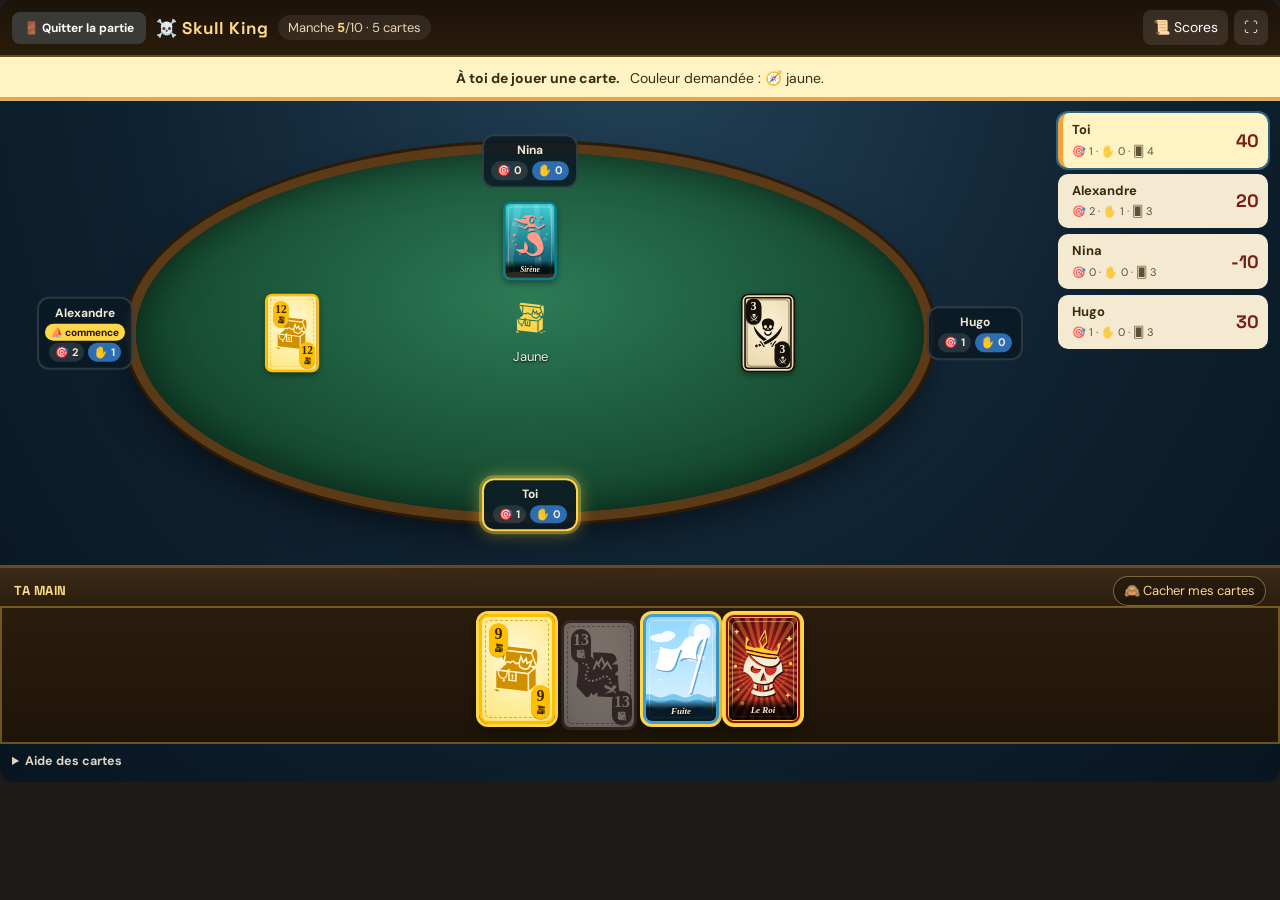
==== maquettes/skull-table-test.html @ 561590e7 "Version 80 : Skull King, bouton pour cacher sa main (bandeau, touche pour voir 8 s) Co-Authored-By: " ====
<!doctype html>
<html lang="fr">
<head>
<meta charset="utf-8">
<meta name="viewport" content="width=device-width,initial-scale=1">
<title>Test table Skull King (vrai skull.js, partie simulée)</title>
<link rel="stylesheet" href="../styles.css">
<script src="../skull-icons.js" defer></script>
<script src="../skull-art.js" defer></script>
<script src="../skull.js" defer></script>
</head>
<body style="background:#1d1a17;color:#eee;margin:0">
<div id="panel" hidden></div>
<div id="stage"></div>
<script>
/* Partie simulée : rien n'est envoyé à la vraie base. */
addEventListener('DOMContentLoaded', () => {
  const names = {1: 'Toi', 2: 'Alexandre', 3: 'Nina', 4: 'Hugo'};
  const now = new Date().toISOString();
  const G = {phase: 'play', round: 5, R: 10, dealt: 5, P: 4, players: [1, 2, 3, 4], opts: {}, scores: [40, 20, -10, 30], starter: 1, turn: 0, tricks: 1,
    won: [0, 1, 0, 0], bids: [1, 2, 0, 1], hasBid: [true, true, true, true], counts: [4, 3, 3, 3],
    trick: {leader: 1, cards: [{s: 1, c: 'y12'}, {s: 2, c: 'mer1'}, {s: 3, c: 'k3'}], lead: 'y', salvo: null}, lastTrick: null, history: [], me: 0,
    hand: ['y9', 'p13', 'esc1', 'king'], playable: ['y9', 'esc1', 'king'], decl: {y9: null, p13: null, esc1: null, king: null}, pend: []};
  const row = () => ({id: 1, status: 'playing', host: 1, seats: [1, 2, 3, 4], seat_state: ['joined', 'joined', 'joined', 'joined'], config: {rounds: 10, options: {}},
    version: 1, created_at: now, moved_at: now, server_time: new Date().toISOString(), viewer: 1, game: G});
  YetiSkull.init({
    panel: document.getElementById('panel'), root: document.getElementById('stage'),
    escape: s => s.replace(/[&<>"]/g, c => ({'&': '&amp;', '<': '&lt;', '>': '&gt;', '"': '&quot;'}[c])),
    player: id => ({id, name: names[id]}), players: () => Object.keys(names).map(id => ({id: +id, name: names[id]})),
    session: () => ({player: 1, token: 'test'}), ready: () => true, toast: m => console.log('toast', m), sound() {}, avatar: () => '', badge() {}, boss: () => false,
    onOpen() {}, onClose() {},
    request: async (path, body) => {
      if (path.endsWith('/list')) return {games: []};
      if (body.action === 'play') { G.hand = G.hand.filter(c => c !== body.card); G.trick.cards.push({s: 0, c: body.card}); G.turn = 1; G.playable = []; }
      return row();
    },
  });
  YetiSkull.open(1);
});
</script>
</body>
</html>
---- styles.css ----
@import url('https://fonts.googleapis.com/css2?family=DM+Sans:wght@400;500;600;700&family=Space+Grotesk:wght@400;500;600;700&display=swap');
:root{--paper:#f2f5ee;--ink:#163c32;--muted:#6c8175;--line:#d8e2d8;--green:#1b4e3b;--lime:#dded9b;--orange:#f08b50;--white:#fff;--radius:20px;--font:'DM Sans',Arial,sans-serif;--display:'Space Grotesk',Arial,sans-serif}*{box-sizing:border-box}body{margin:0;background:var(--paper);color:var(--ink);font-family:var(--font);font-size:14px;line-height:1.5}button,input,select{font:inherit}button,a,input,select{-webkit-tap-highlight-color:transparent}button{cursor:pointer}button:disabled{cursor:default;opacity:.42}button:focus-visible,a:focus-visible,input:focus-visible,select:focus-visible{outline:3px solid var(--orange);outline-offset:4px}button{color:inherit}a{color:inherit;text-decoration:none}[hidden]{display:none!important}.page-shell{width:min(1440px,100%);margin:auto;padding:0 48px}.masthead{height:100px;display:flex;align-items:center;justify-content:space-between;border-bottom:1px solid var(--line)}.brand{display:flex;align-items:center;gap:13px;font-family:var(--display);font-size:12px;letter-spacing:1.4px}.brand strong{display:block;font-size:20px;letter-spacing:2px;line-height:1.15}.brand-mark{display:grid;place-items:center;background:var(--green);width:46px;height:46px;border-radius:12px;color:var(--lime);font:700 29px var(--display);letter-spacing:-3px;padding-right:4px}.connection{display:flex;align-items:center;gap:8px;color:var(--muted);font-size:12px}.status-dot,.live-dot{height:7px;width:7px;display:inline-block;border-radius:50%;background:#97a898;flex-shrink:0}.connection.connected .status-dot{background:#4a9c68;box-shadow:0 0 0 3px #4a9c6814}.connection.offline .status-dot{background:var(--orange)}.intro{display:flex;align-items:center;justify-content:space-between;padding:39px 0 37px}.eyebrow{font-size:10px;letter-spacing:1.8px;font-weight:700;margin:0 0 10px;font-family:var(--display)}h1,h2,h3,p{margin-top:0}h1{font:500 clamp(31px,3.8vw,52px)/1.1 var(--display);letter-spacing:-2px;margin:0 0 11px}h1 em{font-style:normal;position:relative}h1 em:after{position:absolute;bottom:-5px;left:0;right:0;height:4px;background:var(--orange);border-radius:50%;content:'';transform:rotate(-2deg)}.intro-text{color:var(--muted);font-size:14px;margin:0}.club-tag{display:flex;align-items:center;gap:10px;border:1px solid var(--line);padding:12px 16px;border-radius:30px;font-size:11px;font-weight:600}.club-tag>span{font-size:20px;line-height:1;color:var(--green)}.play-layout{display:grid;grid-template-columns:minmax(0,1fr) 310px;gap:24px;align-items:start}.section-top{display:flex;align-items:center;justify-content:space-between;margin:0 0 12px;height:25px}.section-top h2{font:600 14px var(--display);margin:0;display:flex;align-items:center;gap:8px}.live-dot{background:var(--orange)}.original-badge{font-size:9px;color:var(--muted);letter-spacing:1px}.game-card{background:white;border:1px solid var(--line);border-radius:var(--radius);overflow:hidden;box-shadow:0 7px 24px #163c3204}.player-bar{min-height:65px;padding:13px 19px;display:flex;align-items:center;gap:16px;border-bottom:1px solid var(--line)}.player-label{font-size:11px;color:var(--muted);white-space:nowrap}.profiles{display:flex;gap:5px}.profile-button{border:1px solid transparent;border-radius:7px;background:none;padding:8px 12px;font-size:11px;font-weight:700;display:flex;align-items:center;gap:7px}.profile-button:hover{background:var(--paper)}.profile-button.active{border-color:#dbe7cd;background:#edf4de}.player-dot{height:7px;width:7px;display:inline-block;border-radius:50%;flex-shrink:0}.round-tag{margin-left:auto;font-size:9px;color:var(--muted);white-space:nowrap}.game-stage{position:relative;aspect-ratio:500/308;background:#c9e8f7;overflow:hidden}#game-container,#game-container>ruffle-player{display:block;width:100%;height:100%}.game-cover{position:absolute;inset:0;display:flex;flex-direction:column;align-items:center;justify-content:center;background:radial-gradient(ellipse at 50% 120%,#d4e6d3 0,#e5efe2 45%,#edf3e8 75%);text-align:center;padding:24px}.game-cover h2{font:500 clamp(22px,3vw,35px) var(--display);letter-spacing:-1px;margin:0 0 6px}.game-cover>p{font-size:12px;color:var(--muted);margin:0 0 23px}.game-cover .eyebrow{font-size:9px;margin:0 0 11px}.cover-mountain{font:70px/1 var(--display);color:var(--green);margin-bottom:22px;transform:scaleX(1.5);opacity:.9}.cover-profiles{display:flex;gap:9px}.cover-profiles .profile-button{background:white;border:1px solid #cbd9ca;box-shadow:0 3px 0 #cbd9ca;padding:10px 16px}.cover-profiles .profile-button:hover{transform:translateY(-2px)}.game-loading{position:absolute;inset:0;display:flex;flex-direction:column;justify-content:center;align-items:center;background:#e8f1e6;gap:15px}.game-loading p{font-size:12px}.spinner{width:24px;height:24px;border:2px solid #c2d3bf;border-top-color:var(--green);border-radius:50%;animation:spin .8s linear infinite}@keyframes spin{to{transform:rotate(360deg)}}.game-footer{display:flex;align-items:center;justify-content:space-between;gap:15px;padding:15px 18px}.game-footer p{font-size:10px;color:var(--muted);margin:0}.game-footer p>span{font-size:14px;margin-right:5px;color:var(--green)}.text-button{background:none;border:0;white-space:nowrap;font-size:10px;font-weight:600;padding:3px}.text-button>span{font-size:15px;padding-left:5px}.save-strip{display:flex;align-items:center;gap:8px;padding:12px 2px;color:var(--muted);font-size:10px;min-height:42px}.save-strip p{margin:0}.save-strip>span{display:grid;place-items:center;width:16px;height:16px;border:1px solid #adc4a8;border-radius:50%;font-size:9px}.last-result{margin-top:6px;background:#e8eddd;border-radius:13px;padding:14px 18px;display:flex;align-items:center;justify-content:space-between;gap:15px}.last-result .eyebrow{font-size:8px;letter-spacing:1.2px;margin-bottom:3px}.last-result strong{font:600 27px var(--display);letter-spacing:-1px;margin-right:7px}.last-result span{font-size:10px;color:var(--muted)}.last-result>p{margin:0;font-size:11px;max-width:210px;text-align:right}.leaderboard-card{margin-top:37px;background:var(--green);border-radius:var(--radius);color:white;overflow:hidden;min-height:475px}.board-heading{padding:27px 25px 20px;position:relative}.board-heading .eyebrow{color:#c2d397;font-size:9px;margin-bottom:13px}.tiny-symbol{position:absolute;right:25px;top:25px;color:var(--lime);font-size:26px;line-height:1}.board-heading h2{font:500 28px var(--display);letter-spacing:-1px;margin-bottom:8px}.board-heading p{font-size:11px;color:#bccfc0;margin:0}.board-period{font-size:9px;letter-spacing:.7px;text-transform:uppercase;color:#c3d3bf;border-bottom:1px solid #ffffff1f;border-top:1px solid #ffffff1f;padding:10px 25px;background:#ffffff04}.leaderboard{padding:0 25px}.ranking-row{padding:20px 0;border-bottom:1px solid #ffffff1f;display:grid;grid-template-columns:25px minmax(0,1fr) auto;gap:9px;align-items:center}.ranking-row:last-child{border:0}.rank-number{font:500 17px var(--display);color:#9fbaa6}.ranking-row.leader .rank-number{color:var(--lime)}.ranking-name{font-size:13px;font-weight:600;margin-bottom:3px;display:flex;align-items:center;gap:7px}.ranking-sub{font-size:9px;color:#a7c0af}.ranking-score{text-align:right;font:500 24px var(--display);letter-spacing:-1px}.ranking-score small{font:400 9px var(--font);letter-spacing:0;color:#a7c0af;display:block;margin-top:1px}.ranking-row.leader .ranking-score{color:var(--lime)}.board-bottom{background:#163f30;padding:17px 25px;display:flex;gap:11px;align-items:center}.board-bottom>span{color:var(--lime);font-size:25px;flex-shrink:0}.board-bottom p{font-size:9px;line-height:1.6;color:#aac2b1;margin:0}.analytics{margin:39px 0 45px}.analytics-heading{display:flex;align-items:center;justify-content:space-between;gap:20px;margin-bottom:22px}.analytics-heading .eyebrow{font-size:9px;margin-bottom:7px}.analytics-heading h2{font:500 29px var(--display);letter-spacing:-1px;margin:0}.filters{display:flex;align-items:center;gap:9px;flex-wrap:wrap;justify-content:flex-end}.period-buttons{display:flex;background:#e4ebdf;border-radius:8px;padding:4px;gap:2px}.period-buttons button{background:none;border:0;border-radius:5px;font-size:10px;padding:8px 13px;color:var(--muted)}.period-buttons button.active{background:white;box-shadow:0 1px 4px #163c3212;color:var(--green);font-weight:700}.date-control input{background:white;border:1px solid var(--line);border-radius:7px;padding:9px;font-size:10px;color:var(--green);height:38px}.metrics{display:grid;grid-template-columns:repeat(4,minmax(0,1fr));gap:14px;margin-bottom:19px}.metric-card{background:#fff;border:1px solid var(--line);border-radius:13px;padding:20px 22px}.metric-label{font-size:10px;color:var(--muted);margin-bottom:9px}.metric-value{font:500 30px var(--display);letter-spacing:-1px;line-height:1.2}.metric-value small{font:400 11px var(--font);color:var(--muted);letter-spacing:0;margin-left:4px}.metric-detail{color:var(--muted);font-size:9px;margin-top:7px;min-height:14px}.metric-card:first-child{background:#e4ecd5;border-color:#dbe4cc}.analysis-grid{display:grid;grid-template-columns:minmax(0,1.4fr) minmax(0,1fr);gap:19px}.chart-card,.detail-card,.history-card{background:#fff;border:1px solid var(--line);border-radius:16px;padding:23px}.card-title{display:flex;justify-content:space-between;align-items:flex-start;gap:16px;margin-bottom:18px}.card-title h3{font:600 15px var(--display);margin:0 0 5px;letter-spacing:-.3px}.card-title p{font-size:10px;color:var(--muted);margin:0}.chart-legend{display:flex;gap:10px;flex-wrap:wrap;justify-content:flex-end;font-size:8px;padding-top:4px;color:var(--muted)}.chart-legend span{display:flex;align-items:center;gap:4px}.chart-legend .player-dot{width:6px;height:6px}.chart-wrap{height:205px;display:flex;align-items:center;justify-content:center}.chart-wrap svg{height:100%;width:100%;overflow:visible}.chart-empty{font-size:12px;color:var(--muted);text-align:center;line-height:1.8;padding:25px}.chart-note{font-size:9px;color:var(--muted);margin:12px 0 0}.comparison-table,.history-table{border-collapse:collapse;width:100%;font-size:11px;white-space:nowrap}.comparison-table th,.history-table th{text-align:left;color:var(--muted);font-weight:500;font-size:9px;padding:8px 0 12px;border-bottom:1px solid var(--line)}.comparison-table th:not(:first-child),.comparison-table td:not(:first-child){text-align:right}.comparison-table td{padding:17px 0;border-bottom:1px solid #edf0e9;font-size:10px}.comparison-table td:first-child{font-weight:600}.comparison-table td .player-dot{margin-right:6px}.comparison-table tr:last-child td{border-bottom:0}.detail-footnote{font-size:9px;color:var(--muted);border-top:1px solid var(--line);padding-top:16px;margin-top:5px;line-height:1.8}.history-card{margin-top:19px}.history-heading{align-items:center;margin-bottom:10px}.history-select-label{display:flex;align-items:center;gap:9px;color:var(--muted);font-size:10px}.history-select-label select{border:1px solid var(--line);border-radius:6px;background:var(--paper);color:var(--green);font-size:10px;padding:8px 27px 8px 11px}.history-table td{border-bottom:1px solid #edf0e9;padding:13px 0;font-size:10px}.history-table td:nth-child(3){font:600 13px var(--display)}.history-table td:last-child,.history-table th:last-child{text-align:right}.history-table td .player-dot{margin-right:7px}.history-table tr:last-child td{border:0}.history-table .empty-row td{text-align:center;padding:35px;color:var(--muted);font:400 11px var(--font)}.record-status{color:var(--muted);font-size:9px}.record-status.pending{color:#b36e35}.load-more{display:block;background:var(--paper);width:100%;border:1px solid var(--line);border-radius:7px;padding:11px;font-size:10px;margin-top:10px}.page-footer{display:flex;justify-content:space-between;align-items:center;padding:23px 0 30px;border-top:1px solid var(--line);font-size:8px;letter-spacing:1px;color:var(--muted)}.page-footer strong{font-weight:400;margin-left:10px;color:#97a695}.page-footer p{margin:0;font-size:10px;letter-spacing:0}.toast{position:fixed;bottom:24px;left:50%;transform:translateX(-50%);background:var(--green);color:#fff;padding:13px 22px;border:1px solid #ffffff30;border-radius:12px;font-size:12px;box-shadow:0 8px 30px #163c3230;z-index:20;max-width:calc(100% - 30px);text-align:center}.access-overlay{position:fixed;inset:0;display:grid;place-items:center;background:#eaf0e8f5;backdrop-filter:blur(8px);z-index:30;padding:20px}.access-card{background:#fff;padding:35px;border:1px solid var(--line);border-radius:22px;width:min(410px,100%);box-shadow:0 20px 80px #163c3212}.access-card>.brand-mark{margin-bottom:25px}.access-card h2{font:500 28px var(--display);letter-spacing:-1px;margin-bottom:12px}.access-card>p:not(.eyebrow){font-size:12px;color:var(--muted);line-height:1.7}.access-card label{display:block;font-size:11px;margin-top:25px}.access-card input{display:block;width:100%;border:1px solid var(--line);border-radius:7px;padding:12px;margin:8px 0 12px;background:var(--paper)}.primary-button{background:var(--green);color:white;border:0;border-radius:7px;width:100%;padding:12px;font-size:12px}.access-card #access-error{color:#a95335;margin-bottom:0;font-size:11px}.sr-only{position:absolute;width:1px;height:1px;margin:-1px;padding:0;overflow:hidden;clip:rect(0,0,0,0);white-space:nowrap;border:0}@media(min-width:1400px){.game-stage{max-height:540px}.leaderboard-card{min-height:520px}.ranking-row{padding:26px 0}.board-heading{padding-top:32px;padding-bottom:27px}.board-bottom{padding-top:21px;padding-bottom:21px}}@media(max-width:1150px){.page-shell{padding:0 28px}.play-layout{grid-template-columns:minmax(0,1fr) 280px;gap:18px}.player-bar{gap:8px;padding:11px 13px}.player-label{font-size:10px}.profile-button{padding:8px;font-size:10px}.round-tag{display:none}.board-heading,.leaderboard,.board-bottom{padding-left:20px;padding-right:20px}.leaderboard-card{min-height:440px}.ranking-row{padding:17px 0}.game-footer{padding:12px;gap:8px}.game-footer p{font-size:9px}.original-badge{font-size:8px}.club-tag{display:none}.chart-card,.detail-card,.history-card{padding:19px}.chart-legend{gap:6px}.metric-card{padding:17px}}@media(max-width:860px){.play-layout{grid-template-columns:minmax(0,1fr)}.leaderboard-card{margin-top:0;min-height:0}.board-heading{padding:22px}.board-heading h2{font-size:25px}.board-heading p{display:none}.board-heading .eyebrow{margin-bottom:8px}.board-period{position:absolute;right:22px;top:27px;border:1px solid #ffffff20;border-radius:30px;padding:6px 10px;max-width:50%;text-align:center;font-size:8px}.tiny-symbol{display:none}.leaderboard-card{position:relative}.leaderboard{display:grid;grid-template-columns:repeat(3,minmax(0,1fr));padding:0 22px 14px;gap:20px}.ranking-row{border:0;grid-template-columns:20px minmax(0,1fr);gap:5px;padding:0}.ranking-score{grid-column:2;text-align:left;font-size:26px;padding-top:4px}.ranking-score small{display:inline;font-size:9px;margin-left:4px}.ranking-sub{font-size:8px}.ranking-name{font-size:12px}.rank-number{font-size:15px;align-self:start}.board-bottom{padding:12px 22px}.board-bottom p{font-size:8px}.board-bottom>span{font-size:20px}.analysis-grid{grid-template-columns:1fr 1fr}.card-title{flex-direction:column;gap:7px}.chart-legend{justify-content:flex-start}.chart-wrap{height:200px}.history-heading{flex-direction:row;align-items:center}.analytics-heading{align-items:flex-start}.analytics-heading h2{font-size:26px}.metrics{gap:10px}.metric-card{padding:15px}.metric-value{font-size:27px}.metric-label{font-size:9px}.metric-detail{font-size:8px}.game-cover{min-height:0}.game-stage{max-height:500px}}@media(max-width:600px){.page-shell{padding:0 17px}.masthead{height:78px}.brand-mark{width:38px;height:38px;border-radius:10px;font-size:25px}.brand{gap:9px;font-size:8px;letter-spacing:1px}.brand strong{font-size:16px}.connection{font-size:9px;gap:5px;max-width:145px;text-align:right}.status-dot{width:5px;height:5px}.intro{padding:27px 0 28px}h1{font-size:34px;letter-spacing:-1.4px}.intro-text{font-size:11px}.intro .eyebrow{font-size:8px}.section-top{margin-bottom:9px}.section-top h2{font-size:12px}.original-badge{font-size:7px;letter-spacing:.5px}.player-bar{padding:10px;gap:6px;min-height:52px}.player-label{font-size:9px}.profiles{gap:2px}.profile-button{padding:7px 8px;font-size:9px;gap:5px}.profile-button .player-dot{width:5px;height:5px}.game-footer{align-items:flex-start;padding:11px 12px}.game-footer p{max-width:220px;font-size:8px}.text-button{font-size:8px}.text-button>span{font-size:12px}.game-card{border-radius:14px}.game-cover{padding:12px}.cover-mountain{font-size:38px;margin-bottom:11px}.game-cover h2{font-size:23px;letter-spacing:-.7px}.game-cover .eyebrow{font-size:7px;margin-bottom:6px}.game-cover>p{font-size:9px;margin-bottom:14px}.cover-profiles{gap:7px}.cover-profiles .profile-button{font-size:9px;padding:8px 11px}.save-strip{font-size:9px;line-height:1.6;padding:10px 1px}.last-result{padding:12px 15px}.last-result>p{font-size:10px;max-width:160px}.last-result strong{font-size:24px}.leaderboard-card{border-radius:15px}.board-heading{padding:19px}.board-heading h2{font-size:23px;margin:0}.board-heading .eyebrow{font-size:8px}.board-period{right:16px;top:24px;font-size:7px;max-width:42%}.leaderboard{padding:4px 19px 17px;gap:10px}.ranking-row{grid-template-columns:15px minmax(0,1fr);gap:4px}.ranking-name{font-size:10px;gap:4px}.ranking-name .player-dot{width:5px;height:5px}.ranking-score{font-size:24px}.ranking-sub{font-size:7px}.rank-number{font-size:12px}.board-bottom{padding:11px 19px;gap:9px}.board-bottom p{font-size:7px}.analytics{margin-top:30px}.analytics-heading{flex-direction:column;gap:17px;margin-bottom:16px}.analytics-heading h2{font-size:27px}.analytics-heading .eyebrow{font-size:8px}.filters{justify-content:flex-start;width:100%;gap:8px}.period-buttons{flex:1}.period-buttons button{flex:1;font-size:9px;padding:8px 10px}.date-control input{font-size:9px;padding:8px;max-width:130px}.metrics{grid-template-columns:repeat(2,minmax(0,1fr));gap:10px;margin-bottom:15px}.metric-card{padding:16px}.metric-label{font-size:9px}.metric-value{font-size:30px}.metric-detail{font-size:8px}.analysis-grid{grid-template-columns:1fr;gap:15px}.chart-card,.detail-card,.history-card{padding:19px;border-radius:14px}.card-title{flex-direction:row;align-items:flex-start}.card-title h3{font-size:14px}.card-title p{font-size:9px}.chart-legend{max-width:135px;font-size:7px;gap:4px 8px;justify-content:flex-end}.chart-wrap{height:205px}.comparison-table td{font-size:10px;padding:15px 0}.detail-footnote{font-size:8px}.history-card{margin-top:15px}.history-select-label{font-size:8px;gap:5px}.history-select-label>span{display:none}.history-select-label select{font-size:9px;max-width:122px}.history-heading{gap:10px}.history-table{font-size:9px}.history-table th{font-size:8px}.history-table td{font-size:8px;padding:12px 0}.history-table td:nth-child(3){font-size:12px}.record-status{font-size:7px}.history-table td .player-dot{width:5px;height:5px;margin-right:4px}.page-footer{padding:21px 0;font-size:7px;letter-spacing:.5px}.page-footer strong{display:block;margin:4px 0 0}.page-footer p{font-size:9px}.access-card{padding:27px}.toast{font-size:10px;bottom:15px;padding:12px 16px}}@media(prefers-reduced-motion:reduce){*:not(.ticker-track){animation:none!important;transition:none!important}}

.analysis-player-label select{background:white;border:1px solid var(--line);border-radius:7px;padding:10px 24px 10px 11px;font-size:10px;color:var(--green);height:38px}.analysis-player-label{display:block}@media(max-width:600px){.analysis-player-label select{font-size:9px;padding:9px 18px 9px 9px;max-width:115px}.filters .date-control{margin-top:2px}.analytics-heading{align-items:stretch}}
.club-tag b{font-weight:600}.profile-button.add-player{color:var(--muted);border:1px dashed #b9cbb6}.profile-button.add-player:hover{color:var(--green);border-color:var(--green)}.profile-button.add-player>span{font-size:13px;line-height:1}.cover-profiles .profile-button.add-player{border-style:dashed;box-shadow:none;background:#ffffffb3}.profiles{flex-wrap:wrap}.cover-profiles{flex-wrap:wrap;justify-content:center}.add-player-cancel{display:block;margin:12px auto 0;font-size:11px;color:var(--muted)}#add-player-error{color:#a95335;margin-bottom:0;font-size:11px}
/* Bandeau d'infos défilant */
.news-ticker{display:flex;align-items:stretch;height:46px;margin:0 0 26px;border-radius:10px;overflow:hidden;background:#0d1b33;color:#fff;box-shadow:0 6px 20px #0d1b3322;font-family:var(--display)}
.ticker-label{display:flex;align-items:stretch;flex-shrink:0;z-index:1;box-shadow:6px 0 12px #0d1b33}
.ticker-live{display:flex;align-items:center;gap:7px;background:#e30613;padding:0 14px;font-weight:700;font-size:12px;letter-spacing:1.2px}
.ticker-live:before{content:'';width:8px;height:8px;border-radius:50%;background:#fff;animation:live-blink 1.2s infinite}
.ticker-channel{display:flex;align-items:center;background:#ffd400;color:#0d1b33;padding:0 13px;font-weight:700;font-size:12px;letter-spacing:.8px}
.ticker-viewport{flex:1;overflow:hidden;display:flex;align-items:center;mask-image:linear-gradient(90deg,transparent,#000 24px)}
.ticker-track{display:flex;align-items:center;white-space:nowrap;width:max-content;animation:ticker var(--ticker-duration,40s) linear infinite;padding-left:24px}
.ticker-viewport:hover .ticker-track{animation-play-state:paused}
.ticker-copy{display:flex;align-items:center}
.ticker-item{display:inline-flex;align-items:center;gap:8px;font-size:14px;font-weight:500;padding:0 4px}
.ticker-item b{font-weight:700}
.ticker-item .player-dot{width:8px;height:8px}
.ticker-item.headline{color:#ffd400;font-weight:700;text-transform:uppercase;letter-spacing:.4px;font-size:13px}
.ticker-item.shame{color:#ffb4a8;font-weight:700;text-transform:uppercase;font-size:13px}
.ticker-item.crack{background:#ffd400;color:#111;font-weight:800;text-transform:uppercase;padding:5px 10px;border-radius:4px;font-size:13px;letter-spacing:.3px;animation:crack-pulse 1s ease-in-out infinite}
.ticker-sep{color:#e30613;font-size:10px;padding:0 18px}
.warn-sign{position:relative;display:inline-grid;place-items:center;width:22px;height:20px;font:900 13px/1 Arial,sans-serif;color:#111;padding-top:5px;flex-shrink:0}
.warn-sign:before{content:'';position:absolute;inset:0;background:#111;clip-path:polygon(50% 0,100% 100%,0 100%);z-index:-1}
.warn-sign:after{content:'';position:absolute;inset:3px 3px 2px;background:#ffd400;clip-path:polygon(50% 0,100% 100%,0 100%);z-index:-1}
.warn-sign{isolation:isolate}
.crack-alert{position:fixed;left:50%;top:18px;transform:translateX(-50%);z-index:40;display:flex;align-items:center;gap:16px;background:repeating-linear-gradient(-45deg,#ffd400 0 18px,#111 18px 36px);padding:10px;border-radius:12px;box-shadow:0 18px 50px #0006;animation:crack-in .35s ease-out,crack-pulse 1s .35s ease-in-out infinite;max-width:calc(100% - 24px)}
.crack-alert>div{background:#ffd400;color:#111;padding:12px 18px;border-radius:6px;text-align:center;font-family:var(--display)}
.crack-alert strong{display:block;font-size:22px;font-weight:800;letter-spacing:.5px}
.crack-alert span{font-size:13px;font-weight:600}
.crack-alert .warn-sign{width:44px;height:40px;font-size:24px;padding-top:10px}
.crack-alert .warn-sign:after{background:#ffd400}
@keyframes ticker{from{transform:translateX(0)}to{transform:translateX(-50%)}}
@keyframes live-blink{50%{opacity:.25}}
@keyframes crack-pulse{50%{filter:brightness(1.12);transform:scale(1.03)}}
.crack-alert{transform-origin:50% 0}
@keyframes crack-in{from{opacity:0;translate:0 -20px}to{opacity:1;translate:0 0}}


/* Téléphone */
@media(max-width:600px){
  body{font-size:15px}
  .masthead{height:auto;padding:14px 0;flex-wrap:wrap;gap:10px}
  .masthead #share-link{order:3;font-size:12px;padding:8px 12px;border:1px solid var(--line);border-radius:20px;background:#fff}
  .connection{font-size:11px;max-width:none}
  .connection #connection-text{max-width:150px;overflow:hidden;text-overflow:ellipsis;white-space:nowrap}
  .intro{padding:20px 0 18px}
  h1{font-size:32px}
  .intro-text{font-size:13px}
  .intro .eyebrow{font-size:10px}
  .news-ticker{height:40px;margin-bottom:18px;border-radius:8px}
  .ticker-channel{display:none}
  .ticker-live{font-size:10px;padding:0 10px}
  .ticker-item,.ticker-item.headline,.ticker-item.shame,.ticker-item.crack{font-size:12px}
  .crack-alert{top:10px;gap:8px;padding:7px}
  .crack-alert strong{font-size:17px}
  .crack-alert span{font-size:12px}
  .crack-alert .warn-sign{width:30px;height:27px;font-size:16px;padding-top:7px}
  .section-top h2{font-size:15px}
  .original-badge{font-size:9px}
  .player-bar{flex-direction:column;align-items:stretch;gap:8px;padding:12px}
  .player-label{font-size:11px}
  .round-tag{display:none}
  .profiles{flex-wrap:nowrap;overflow-x:auto;gap:6px;scrollbar-width:none;margin:0 -12px;padding:0 12px 2px}
  .profiles::-webkit-scrollbar{display:none}
  .profile-button{flex-shrink:0;font-size:13px;padding:9px 13px;border:1px solid var(--line);border-radius:20px;background:#fff}
  .profile-button .player-dot{width:8px;height:8px}
  .profile-button.active{border-color:var(--green);background:#edf4de}
  .cover-profiles .profile-button{font-size:13px;padding:10px 14px}
  .cover-profiles{gap:8px}
  .game-cover h2{font-size:24px}
  .game-cover>p{font-size:12px}
  .game-cover .eyebrow{font-size:9px}
  .game-footer p,.text-button{font-size:11px}
  .save-strip{font-size:11px}
  .board-heading h2{font-size:24px}
  .board-heading .eyebrow{font-size:10px}
  .board-period{font-size:9px}
  .leaderboard{display:block;padding:0 19px 6px}
  .ranking-row{display:grid;grid-template-columns:24px minmax(0,1fr) auto;gap:8px;padding:13px 0;border-bottom:1px solid #ffffff1f}
  .ranking-row:last-child{border:0}
  .ranking-score{grid-column:auto;text-align:right;font-size:22px;padding:0}
  .ranking-score small{display:block;font-size:10px;margin:0}
  .ranking-name{font-size:14px}
  .ranking-sub{font-size:11px}
  .rank-number{font-size:15px;align-self:center}
  .board-bottom p{font-size:10px}
  .analytics-heading h2{font-size:26px}
  .period-buttons button{font-size:12px}
  .metric-label,.metric-detail{font-size:11px}
  .metric-value{font-size:26px}
  .card-title h3{font-size:16px}
  .card-title p,.chart-note,.detail-footnote{font-size:11px}
  .chart-legend{font-size:11px;max-width:none}
  .comparison-table td,.comparison-table th{font-size:12px}
  .history-select-label select{font-size:12px}
  .history-table th{font-size:10px}
  .history-table td{font-size:11px}
  .history-table td:nth-child(3){font-size:14px}
  .history-table th:last-child,.history-table td:last-child{display:none}
  .page-footer p{font-size:11px}
  .page-footer{font-size:9px}
}
.crack-alert{left:0;right:0;margin:0 auto;width:fit-content;transform:none}
.cover-hint-mobile{display:none}
@media(max-width:600px){
  .cover-profiles,.cover-mountain{display:none}
  .game-cover>p{margin-bottom:6px}
  .game-cover>p.cover-hint-mobile{display:block;font-weight:700;color:var(--green);margin:8px 0 0;font-size:14px}
  .crack-alert>div{padding:10px 12px}
}

/* Bandeau fin */
.news-ticker{height:32px;margin:0 0 18px;border-radius:7px;box-shadow:0 3px 10px #0d1b331a}
.ticker-live{font-size:10px;padding:0 10px;gap:6px;letter-spacing:1px}
.ticker-live:before{width:6px;height:6px}
.ticker-channel{font-size:10px;padding:0 10px}
.ticker-item,.ticker-item.headline,.ticker-item.shame{font-size:12px}
.ticker-item.crack{font-size:11px;padding:2px 8px;animation:none}
.ticker-item .warn-sign{width:16px;height:14px;font-size:9px;padding-top:3px}
.ticker-sep{padding:0 14px;font-size:8px}
.ticker-track{animation-duration:var(--ticker-duration,40s)!important}
@media(max-width:600px){.news-ticker{height:30px;margin-bottom:14px}.ticker-live{font-size:9px;padding:0 8px}.ticker-item,.ticker-item.headline,.ticker-item.shame,.ticker-item.crack{font-size:11px}}
/* Bandeau fin */
.news-ticker{height:34px;margin:0 0 18px;border-radius:8px}
.ticker-live,.ticker-channel{font-size:10px;padding:0 10px}
.ticker-live:before{width:6px;height:6px}
.ticker-viewport{mask-image:linear-gradient(90deg,transparent,#000 16px)}
.ticker-track{padding-left:0}
.ticker-item{font-size:12px;gap:6px}
.ticker-item.headline,.ticker-item.shame,.ticker-item.crack{font-size:11px}
.ticker-item.crack{padding:2px 8px;animation:none}
.ticker-item .warn-sign{width:16px;height:14px;font-size:9px;padding-top:4px}
.ticker-sep{font-size:8px;padding:0 14px}
@media(max-width:600px){.news-ticker{height:32px;margin-bottom:14px}.ticker-item,.ticker-item.shame,.ticker-item.crack{font-size:11px}.ticker-live{font-size:9px;padding:0 8px}}
/* Jeu sur téléphone */
.hint-phone,.fs-rotate{display:none}
.is-phone .hint-desktop{display:none}.is-phone .hint-phone{display:inline}
.game-actions{display:flex;align-items:center;gap:12px;flex-shrink:0}
.fs-button{background:var(--green);color:#fff;border:0;border-radius:20px;padding:8px 14px;font-size:12px;font-weight:700;white-space:nowrap}
.game-stage.is-fullscreen{position:fixed;inset:0;z-index:60;max-height:none;aspect-ratio:auto;width:100vw;height:100vh;height:100dvh;background:#0d1b33;display:flex;align-items:center;justify-content:center}
.game-stage.is-fullscreen #game-container{width:min(100vw,calc(100dvh*500/308));height:min(100dvh,calc(100vw*308/500))}
.game-stage.is-fullscreen .game-cover{position:absolute}
.fs-close{position:absolute;top:max(10px,env(safe-area-inset-top));right:max(10px,env(safe-area-inset-right));z-index:3;width:38px;height:38px;border-radius:50%;border:0;background:#000a;color:#fff;font-size:17px}
body.fs-lock{overflow:hidden}
@media(orientation:portrait){.game-stage.is-fullscreen .fs-rotate{display:flex;position:absolute;left:0;right:0;bottom:max(18px,env(safe-area-inset-bottom));z-index:2;flex-direction:column;align-items:center;gap:6px;color:#fff;font:600 14px var(--font);text-align:center;pointer-events:none}.fs-rotate span{font-size:30px;animation:rotate-hint 1.6s ease-in-out infinite}}
@keyframes rotate-hint{50%{transform:rotate(-90deg)}}
/* Téléphone tenu en paysage : le jeu prend toute la hauteur */
@media(orientation:landscape) and (max-height:500px){
  .is-phone .game-stage:not(.is-fullscreen){aspect-ratio:auto;height:calc(100dvh - 16px);max-height:none}
  .is-phone .game-stage:not(.is-fullscreen) #game-container{width:min(100%,calc((100dvh - 16px)*500/308));margin:0 auto}
}
@media(max-width:600px){.game-footer{flex-wrap:wrap}.game-actions{width:100%;justify-content:space-between}.fs-button{font-size:13px;padding:10px 16px}}
.history-toggle{display:inline-flex;align-items:center;gap:8px;margin-top:19px;background:none;border:0;padding:6px 0;font:600 14px var(--display);color:var(--green);text-decoration:underline;text-underline-offset:4px;text-decoration-thickness:1px}
.history-toggle:hover{color:var(--orange)}
.history-toggle span{text-decoration:none;transition:transform .2s}
.history-toggle:hover span{transform:translateX(3px)}
.game-footer p>.hint-desktop,.game-footer p>.hint-phone{font-size:inherit;margin:0;color:inherit}.is-phone .game-footer p>.hint-desktop{display:none}
/* Skins */
.skin-bar{margin-top:14px;background:#fff;border:1px solid var(--line);border-radius:16px;padding:16px 18px}
.skin-head{display:flex;align-items:baseline;justify-content:space-between;gap:12px;margin-bottom:12px}
.skin-head h3{font:600 15px var(--display);margin:0}
.skin-head p{margin:0;font-size:11px;color:var(--muted);text-align:right}
.skins{display:flex;gap:9px;overflow-x:auto;padding-bottom:4px;scrollbar-width:thin;scroll-snap-type:x proximity}
.skin-card{flex:0 0 92px;scroll-snap-align:start;display:flex;flex-direction:column;align-items:center;gap:3px;padding:10px 6px 9px;border:1px solid var(--line);border-radius:12px;background:var(--paper);text-align:center;transition:transform .15s,border-color .15s}
.skin-card:not(:disabled):hover{transform:translateY(-2px);border-color:var(--green)}
.skin-card.active{background:#edf4de;border:2px solid var(--green);padding:9px 5px 8px}
.skin-card.locked{opacity:1;background:#f6f7f4}
.skin-card.locked .skin-emoji{filter:grayscale(1) brightness(.7);opacity:.35}
.skin-card:disabled{cursor:default}
.skin-emoji{font-size:30px;line-height:1.15;height:36px;display:grid;place-items:center}
.skin-yeti{display:grid;place-items:center;width:32px;height:32px;border-radius:9px;background:var(--green);color:var(--lime);font:700 18px var(--display);letter-spacing:-2px}
.skin-name{font-size:11px;font-weight:700;line-height:1.2}
.skin-min{font-size:9.5px;color:var(--muted);line-height:1.25}
.skin-card.active .skin-min{color:var(--green);font-weight:700}
.skin-card.prime{background:linear-gradient(160deg,#fff7c9,#f1c94a);border-color:#d9a91c}
.skin-card.prime .skin-name{color:#6b4a00}
.skin-card.prime.locked{background:linear-gradient(160deg,#faf6e4,#efe2b4)}
@media(max-width:600px){.skin-bar{padding:14px 12px;border-radius:14px}.skin-head{flex-direction:column;gap:3px}.skin-head p{text-align:left;font-size:12px}.skin-card{flex-basis:86px}.skin-name{font-size:12px}.skin-min{font-size:10.5px}.skins{margin:0 -12px;padding:0 12px 4px}}
/* Skins : groupes, raretés, malédiction */
.skins{flex-direction:column;gap:12px;overflow:visible}
.skin-group-label{display:block;font:700 10px var(--display);letter-spacing:1.3px;text-transform:uppercase;color:var(--muted);margin:0 0 7px}
.skin-group-cards{display:flex;gap:9px;overflow-x:auto;padding-bottom:4px;scroll-snap-type:x proximity;scrollbar-width:thin}
.skin-card.kind-defi:not(.locked){border-color:#9cc2e6;background:#eef5fc}
.skin-card.kind-ultra{background:linear-gradient(150deg,#1b1238,#3b1f6b);border-color:#7b5cd6;color:#fff}
.skin-card.kind-ultra .skin-min{color:#cbb8ff}
.skin-card.kind-ultra.locked{background:linear-gradient(150deg,#2a2440,#3d3557)}
.skin-card.kind-ultra:not(.locked){box-shadow:0 0 0 1px #b79cff,0 4px 18px #7b5cd655;animation:ultra-glow 2.4s ease-in-out infinite}
.skin-card.kind-ultra.active{border-color:#e7dcff}
.skin-card.kind-curse{background:#fbeee9;border-color:#e9b9a8}
.skin-card.kind-curse .skin-min{color:#a95335}
@keyframes ultra-glow{50%{box-shadow:0 0 0 1px #e1d3ff,0 4px 26px #a98bff88}}
.skin-curse{display:flex;align-items:center;gap:12px;background:#fff1ea;border:1px solid #f0b79f;border-radius:12px;padding:10px 14px;margin:-2px 0 12px}
.skin-curse .curse-emoji{font-size:30px;line-height:1}
.skin-curse strong{display:block;font:700 13px var(--display);color:#9b3b1d}
.skin-curse span{font-size:11px;color:#8a5a48}
@media(max-width:600px){.skin-group-cards{margin:0 -12px;padding:0 12px 4px}.skin-group-label{font-size:11px}.skin-curse strong{font-size:14px}.skin-curse span{font-size:12px}}
.skin-card:disabled{opacity:1}.skin-card.locked:not(.kind-curse) .skin-name{opacity:.75}
/* Performance : rien ne doit redessiner la page en continu pendant que le jeu tourne */
.ticker-viewport{mask-image:none;-webkit-mask-image:none;position:relative;contain:paint}
.ticker-viewport:after{content:'';position:absolute;left:0;top:0;bottom:0;width:16px;background:linear-gradient(90deg,#0d1b33,transparent);pointer-events:none}
.ticker-track{will-change:transform;transform:translate3d(0,0,0);backface-visibility:hidden}
@keyframes ticker{from{transform:translate3d(0,0,0)}to{transform:translate3d(-50%,0,0)}}
.news-ticker{box-shadow:none;contain:layout paint}
.skin-card.kind-ultra:not(.locked){animation:none;box-shadow:0 0 0 1px #b79cff,0 3px 14px #7b5cd655}
.crack-alert{animation:crack-in .35s ease-out}
.game-card,.game-stage{contain:layout paint}
#game-container{isolation:isolate}
/* Chat */
.chat-fab{position:fixed;right:20px;bottom:20px;z-index:45;width:56px;height:56px;border-radius:50%;border:0;background:var(--green);color:#fff;font-size:24px;box-shadow:0 8px 24px #163c3240;display:grid;place-items:center}
.chat-fab.open{background:#0d1b33}
.chat-badge{position:absolute;top:-3px;right:-3px;min-width:21px;height:21px;padding:0 5px;border-radius:11px;background:#e30613;color:#fff;font:700 11px/21px var(--font);box-shadow:0 0 0 2px var(--paper)}
.chat-panel{position:fixed;right:20px;bottom:88px;z-index:45;width:min(360px,calc(100vw - 32px));height:min(480px,calc(100vh - 120px));background:#fff;border:1px solid var(--line);border-radius:18px;box-shadow:0 18px 60px #163c3233;display:flex;flex-direction:column;overflow:hidden}
.chat-panel[hidden]{display:none}
.chat-head{display:flex;align-items:center;justify-content:space-between;padding:13px 16px;background:var(--green);color:#fff}
.chat-head strong{display:block;font:600 15px var(--display)}
.chat-head span{font-size:11px;color:#c2d397}
.chat-close{background:none;border:0;color:#fff;font-size:16px;width:32px;height:32px;border-radius:50%}
.chat-close:hover{background:#ffffff1f}
.chat-list{flex:1;overflow-y:auto;padding:12px 12px 4px;display:flex;flex-direction:column;gap:8px;background:var(--paper)}
.chat-empty{margin:auto;color:var(--muted);font-size:12px;text-align:center}
.chat-msg{max-width:82%;align-self:flex-start;background:#fff;border:1px solid var(--line);border-radius:14px 14px 14px 4px;padding:7px 11px}
.chat-msg.mine{align-self:flex-end;background:#e4ecd5;border-color:#d3e0bd;border-radius:14px 14px 4px 14px}
.chat-msg.temp{opacity:.6}
.chat-meta{display:flex;align-items:center;gap:5px;font-size:10px;color:var(--muted);margin-bottom:2px}
.chat-meta b{color:var(--ink);font-size:11px}
.chat-meta time{margin-left:auto;padding-left:8px}
.chat-msg p{margin:0;font-size:13px;line-height:1.4;overflow-wrap:anywhere}
.chat-form{display:flex;gap:8px;padding:10px;border-top:1px solid var(--line);background:#fff}
.chat-form input{flex:1;min-width:0;border:1px solid var(--line);border-radius:20px;padding:10px 14px;background:var(--paper);font-size:14px}
.chat-form button{width:42px;height:42px;border-radius:50%;border:0;background:var(--green);color:#fff;font-size:16px;flex-shrink:0}
@media(max-width:600px){
  .chat-fab{right:14px;bottom:14px;width:52px;height:52px}
  .chat-panel{right:0;left:0;bottom:0;width:100%;height:min(70vh,560px);height:min(70dvh,560px);border-radius:18px 18px 0 0;border-bottom:0}
  .chat-panel:not([hidden])~.chat-fab,.chat-fab.open{display:none}
  .chat-form input{font-size:16px}
}
.chat-peek{position:fixed;right:84px;bottom:28px;z-index:44;max-width:min(260px,calc(100vw - 110px));background:#fff;border:1px solid var(--line);border-radius:14px 14px 4px 14px;padding:7px 11px;box-shadow:0 8px 24px #163c3226;font-size:12px;line-height:1.35;cursor:pointer;animation:peek-in .25s ease-out;white-space:nowrap;overflow:hidden;text-overflow:ellipsis}
.chat-peek b{font-weight:700}
.chat-peek .player-dot{margin-right:5px;vertical-align:1px}
.chat-fab.ping{animation:fab-ping .6s ease-out 2}
@keyframes peek-in{from{opacity:0;transform:translateX(8px)}to{opacity:1;transform:none}}
@keyframes fab-ping{50%{transform:scale(1.1)}}
@media(max-width:600px){.chat-peek{right:74px;bottom:22px}}
/* Record absolu : fête */
.confetti{position:fixed;inset:0;width:100vw;height:100vh;z-index:70;pointer-events:none}
.party{position:fixed;inset:0;z-index:69;display:grid;place-items:center;padding:20px;background:#0d1b3355;cursor:pointer;animation:party-fade .3s ease-out}
.party-card{text-align:center;background:linear-gradient(160deg,#fff8d6,#ffd84a 55%,#f2b705);border-radius:22px;padding:26px 34px 24px;box-shadow:0 25px 80px #0008,0 0 0 4px #fff inset;animation:party-pop .5s cubic-bezier(.2,1.6,.4,1);max-width:calc(100vw - 32px)}
.party-eyebrow{display:block;font:800 13px var(--display);letter-spacing:1.6px;color:#7a4a00;margin-bottom:6px}
.party-card strong{display:block;font:700 clamp(34px,7vw,58px)/1.05 var(--display);letter-spacing:-1.5px;text-shadow:0 2px 0 #fff}
.party-score{display:block;font:700 clamp(46px,10vw,84px)/1 var(--display);color:#3a2200;letter-spacing:-2px;margin:4px 0 8px}
.party-prev{display:block;font-size:13px;font-weight:600;color:#6b4a00}
@keyframes party-pop{from{transform:scale(.4) rotate(-6deg);opacity:0}to{transform:none;opacity:1}}
@keyframes party-fade{from{opacity:0}}
.party-card strong{color:#2b1a00;display:flex;align-items:center;justify-content:center;gap:12px}.party-card strong .player-dot{width:16px;height:16px;box-shadow:0 0 0 3px #fff}
.skin-photo{width:34px;height:38px;object-fit:cover;border-radius:50%;box-shadow:0 0 0 2px #fff,0 0 0 3px #7b3fa0}.skin-card.kind-perso{background:#f3eafa;border-color:#c9a6e4}
/* Hall of Fame : visuel d'origine + photo entre le rang et le prénom */
.ranking-row{grid-template-columns:25px 36px minmax(0,1fr) auto}
.ranking-avatar{width:36px;height:36px;border-radius:50%;object-fit:cover;box-shadow:0 0 0 2px var(--ring);align-self:center}
.ranking-avatar-empty{display:grid;place-items:center;background:#ffffff14;color:#fff;font:600 14px var(--display)}
.ranking-row.leader .ranking-avatar{box-shadow:0 0 0 2px var(--lime)}
@media(max-width:860px){
  .ranking-row{grid-template-columns:20px 32px minmax(0,1fr);grid-template-areas:"rank pic name" "rank pic score"}
  .ranking-row .rank-number{grid-area:rank}.ranking-row .ranking-avatar{grid-area:pic;width:32px;height:32px}
  .ranking-row>div:not(.ranking-score){grid-area:name}.ranking-row .ranking-score{grid-area:score;grid-column:auto}
}
@media(max-width:600px){
  .ranking-row{grid-template-columns:24px 32px minmax(0,1fr) auto;grid-template-areas:none}
  .ranking-row .rank-number,.ranking-row .ranking-avatar,.ranking-row>div:not(.ranking-score),.ranking-row .ranking-score{grid-area:auto}
  .ranking-row .ranking-avatar{width:32px;height:32px}
}
/* Photos plus grandes, tout aligné sur la même ligne */
.ranking-row{grid-template-columns:24px 44px minmax(0,1fr) auto;column-gap:12px;align-items:center}
.ranking-row .rank-number,.ranking-row .ranking-avatar,.ranking-row .ranking-score{align-self:center}
.ranking-avatar{width:44px;height:44px}
.ranking-avatar-empty{font-size:17px}
.ranking-name{margin-bottom:2px;white-space:nowrap;overflow:hidden;text-overflow:ellipsis}
@media(max-width:860px){
  .ranking-row{grid-template-columns:20px 40px minmax(0,1fr);grid-template-areas:"rank pic name" "rank pic score";column-gap:10px;row-gap:2px}
  .ranking-row .ranking-avatar{width:40px;height:40px}
  .ranking-row>div:not(.ranking-score){align-self:end}
  .ranking-row .ranking-score{align-self:start;padding-top:0}
}
@media(max-width:600px){
  .ranking-row{grid-template-columns:22px 42px minmax(0,1fr) auto;grid-template-areas:none;column-gap:10px}
  .ranking-row .ranking-avatar{width:42px;height:42px}
  .ranking-row>div:not(.ranking-score),.ranking-row .ranking-score{align-self:center}
}
/* Compétitions */
.compet{margin:39px 0 0}
.compet-heading{display:flex;align-items:flex-end;justify-content:space-between;gap:20px;margin-bottom:18px}
.compet-heading .eyebrow{font-size:9px;margin-bottom:7px}
.compet-heading h2{font:500 29px var(--display);letter-spacing:-1px;margin:0}
.compet-rules{max-width:430px;font-size:11px;color:var(--muted);margin:0;text-align:right}
.compet-grid{display:grid;grid-template-columns:minmax(0,1.15fr) minmax(0,1fr);gap:19px}
.br-card,.duel-card{background:#fff;border:1px solid var(--line);border-radius:16px;padding:23px}
.br-card p#br-date{text-transform:capitalize}
.br-tabs{display:flex;background:#e4ebdf;border-radius:8px;padding:3px;gap:2px}
.br-tabs button{background:none;border:0;border-radius:5px;font-size:11px;padding:7px 11px;color:var(--muted)}
.br-tabs button.active{background:#fff;color:var(--green);font-weight:700;box-shadow:0 1px 4px #163c3212}
.br-me{margin-bottom:14px}
.br-btn{background:var(--green);color:#fff;border:0;border-radius:10px;padding:12px 16px;font:700 13px var(--font);width:100%}
.br-btn.ghost{background:#fff;color:var(--green);border:1px solid var(--line);width:auto;padding:7px 12px;font-size:11px}
.br-btn.small{width:auto;padding:7px 12px;font-size:11px;border-radius:8px;margin-left:auto}
.br-btn:disabled{opacity:.45}
.br-live{display:flex;align-items:center;justify-content:space-between;gap:10px;background:#edf4de;border:1px solid #dbe7cd;border-radius:10px;padding:9px 12px;font-size:12px}
.br-bar{height:6px;border-radius:3px;background:#e4ebdf;margin-top:7px;overflow:hidden}.br-bar i{display:block;height:100%;background:var(--green);border-radius:3px;transition:width .3s}
.br-done{background:#edf4de;border-radius:10px;padding:11px 13px;font-size:12px;margin:0}
.br-hint,.br-empty{font-size:12px;color:var(--muted);margin:6px 0}
.br-head,.br-row{display:grid;grid-template-columns:26px 30px minmax(0,1fr) auto 70px;align-items:center;gap:9px}
.br-head{font-size:9px;color:var(--muted);padding:0 0 6px;border-bottom:1px solid var(--line)}
.br-head span:nth-child(4),.br-head span:nth-child(5){text-align:right}
.br-row{padding:9px 0;border-bottom:1px solid #edf0e9;font-size:12px}
.br-row:last-child{border:0}
.br-row.me{background:#f5f9ee;margin:0 -8px;padding:9px 8px;border-radius:8px}
.br-row .ranking-avatar{width:30px;height:30px;box-shadow:0 0 0 2px var(--ring)}
.br-row .player-dot{justify-self:center}
.br-rank{font:500 13px var(--display);color:var(--muted)}
.br-n{font-size:11px;color:var(--muted);text-align:right}
.br-avg{font:600 14px var(--display);text-align:right}
.duel-new{display:flex;gap:8px;margin-bottom:14px}
.duel-new select{flex:1;min-width:0;border:1px solid var(--line);border-radius:10px;background:var(--paper);padding:10px;font-size:13px;color:var(--ink)}
.duel-new button{background:#c0392b;color:#fff;border:0;border-radius:10px;padding:10px 16px;font:700 13px var(--font)}
.duel-new button:disabled,.duel-new select:disabled{opacity:.45}
.duel-row{display:flex;align-items:center;gap:8px;padding:10px 0;border-bottom:1px solid #edf0e9;flex-wrap:wrap}
.duel-row:last-child{border:0}
.duel-side{display:flex;align-items:center;gap:7px;min-width:0;flex:1}
.duel-side .ranking-avatar{width:28px;height:28px;box-shadow:0 0 0 2px var(--ring)}
.duel-side b{display:block;font-size:12px}
.duel-side small{font-size:10px;color:var(--muted)}
.duel-side.win b{color:#1f7a3a}
.duel-vs{font:800 10px var(--display);color:#c0392b;letter-spacing:1px}
.duel-st{font-size:11px;font-weight:700;color:var(--muted);margin-left:auto}
.duel-st.win{color:#1f7a3a}.duel-st.lose{color:#c0392b}.duel-st.live{color:#b36e35}
.duel-sep{font:700 10px var(--display);letter-spacing:1.2px;text-transform:uppercase;color:var(--muted);margin:14px 0 2px}
@media(max-width:860px){.compet-grid{grid-template-columns:1fr}.compet-heading{flex-direction:column;align-items:flex-start;gap:8px}.compet-rules{text-align:left}}
@media(max-width:600px){.compet{margin-top:30px}.compet-heading h2{font-size:26px}.br-card,.duel-card{padding:17px}.br-head,.br-row{grid-template-columns:22px 28px minmax(0,1fr) auto 62px;gap:7px}.duel-st,.br-btn.small{margin-left:0}.duel-row .br-btn.small,.duel-row .duel-st{width:100%;text-align:center}}
/* Chat toujours accessible sur téléphone (barre iPhone, plein écran) */
.chat-fab{bottom:calc(20px + env(safe-area-inset-bottom))}
.chat-peek{bottom:calc(28px + env(safe-area-inset-bottom))}
body.fs-lock .chat-fab,body.fs-lock .chat-panel:not([hidden]),body.fs-lock .chat-peek:not([hidden]){z-index:66}
@media(max-width:600px){.chat-fab{bottom:calc(14px + env(safe-area-inset-bottom))}.chat-peek{bottom:calc(22px + env(safe-area-inset-bottom))}.chat-panel{padding-bottom:env(safe-area-inset-bottom)}
  .round-tag.mode-on{display:block;font-size:11px;font-weight:700;color:var(--green)}}
.round-tag.mode-on{color:var(--green);font-weight:700}
.compet{margin:0 0 30px}
/* Onglets compétitions */
.compet-tabs{display:grid;grid-template-columns:1fr 1fr;gap:12px;margin-bottom:14px}
.compet-tab{position:relative;display:flex;align-items:center;gap:14px;padding:18px 20px;border:2px solid var(--line);border-radius:16px;background:#fff;text-align:left;transition:border-color .15s,background .15s,transform .15s}
.compet-tab:hover{transform:translateY(-1px);border-color:#bcd0b6}
.compet-tab.active{border-color:var(--green);background:var(--green);color:#fff}
.compet-tab .ct-ico{font-size:30px;line-height:1}
.compet-tab b{display:block;font:600 19px var(--display);letter-spacing:-.4px}
.compet-tab small{display:block;font-size:12px;color:var(--muted);margin-top:2px}
.compet-tab.active small{color:#c2d397}
.ct-badge{position:absolute;top:10px;right:12px;min-width:22px;height:22px;padding:0 6px;border-radius:11px;background:#e30613;color:#fff;font:700 12px/22px var(--font);font-style:normal;text-align:center}
.compet-grid{grid-template-columns:1fr}
.compet-panel[hidden]{display:none}
.duel-pick-label{font-size:12px;color:var(--muted);margin:0 0 8px;width:100%}
.duel-new{flex-wrap:wrap}
.duel-pick{display:grid;grid-template-columns:repeat(auto-fill,minmax(92px,1fr));gap:8px;width:100%;margin-bottom:10px}
.duel-opp{display:flex;flex-direction:column;align-items:center;gap:6px;padding:10px 6px;border:2px solid var(--line);border-radius:12px;background:var(--paper);font-size:12px;font-weight:700}
.duel-opp .ranking-avatar{width:46px;height:46px;box-shadow:0 0 0 2px var(--ring)}
.duel-opp .player-dot{width:14px;height:14px}
.duel-opp:hover{border-color:#c0392b80}
.duel-opp.on{border-color:#c0392b;background:#fdecea;box-shadow:0 0 0 3px #c0392b22}
.duel-new button#duel-go{width:100%;padding:13px}
@media(max-width:600px){.compet-tabs{gap:8px}.compet-tab{flex-direction:column;align-items:flex-start;gap:6px;padding:13px 12px}.compet-tab .ct-ico{font-size:24px}.compet-tab b{font-size:15px}.compet-tab small{font-size:11px}.duel-pick{grid-template-columns:repeat(3,1fr)}.duel-opp .ranking-avatar{width:40px;height:40px}}
.duel-new .duel-opp{background:var(--paper);color:var(--ink);padding:10px 6px;border-radius:12px;font:700 12px var(--font)}
.duel-new .duel-opp:hover{background:#fff}
.duel-new .duel-opp.on{background:#fdecea;color:#8b1a12;border-color:#c0392b}
/* Bandeau de mode permanent */
.mode-banner{display:flex;align-items:center;gap:12px;padding:10px 16px;font-size:12px;border-bottom:1px solid var(--line)}
.mode-banner .mb-ico{font-size:22px;line-height:1}
.mode-banner .mb-txt{flex:1;min-width:0;line-height:1.35}
.mode-banner .mb-txt b{font-weight:800;letter-spacing:.3px}
.mode-banner small{display:block;font-size:11px;opacity:.8}
.mode-banner .mb-quit{border:1px solid currentColor;background:#ffffff26;color:inherit;border-radius:8px;padding:7px 11px;font:700 11px var(--font);white-space:nowrap}
.mode-free{background:#f2f6ee;color:var(--green)}
.mode-daily{background:linear-gradient(90deg,#f08b50,#f2b705);color:#2b1300;border-bottom-color:#e0a040}
.mode-duel{background:linear-gradient(90deg,#b3121f,#e8361c);color:#fff;border-bottom-color:#8b0f18}
.mode-daily,.mode-duel{animation:mode-in .3s ease-out}
@keyframes mode-in{from{opacity:.4}}
.mode-chip{position:absolute;top:8px;left:8px;z-index:4;padding:5px 10px;border-radius:14px;font:800 11px var(--font);box-shadow:0 2px 8px #0003;pointer-events:none;display:none}
.mode-chip.mode-free{background:#ffffffd9;color:var(--green)}
.game-stage.is-fullscreen .mode-chip:not([hidden]){display:block;top:max(10px,env(safe-area-inset-top));left:max(10px,env(safe-area-inset-left))}
@media(max-width:600px){.mode-banner{padding:9px 12px;gap:9px}.mode-banner .mb-ico{font-size:20px}.mode-banner small{font-size:10.5px}.mode-banner .mb-quit{padding:6px 9px;font-size:10.5px}}
/* Invitation en duel */
.duel-invite{position:fixed;inset:0;z-index:68;display:grid;place-items:center;padding:20px;background:#0d1b3366;animation:party-fade .2s ease-out}
.di-card{background:#fff;border-radius:22px;padding:24px 26px 20px;width:min(360px,100%);text-align:center;box-shadow:0 25px 80px #0006;animation:party-pop .4s cubic-bezier(.2,1.5,.4,1)}
.di-vs{display:flex;align-items:center;justify-content:center;gap:14px;margin-bottom:12px}
.di-vs .ranking-avatar{width:62px;height:62px;box-shadow:0 0 0 3px var(--ring)}
.di-vs .player-dot{width:20px;height:20px}
.di-vs span{font:800 16px var(--display);color:#c0392b;letter-spacing:1px}
.di-eyebrow{font:800 11px var(--display);letter-spacing:1.5px;color:#c0392b;margin:0 0 4px}
.di-card h2{font:600 26px var(--display);letter-spacing:-.6px;margin:0 0 6px}
.di-text{font-size:13px;color:var(--muted);margin:0 0 18px}
.di-actions{display:grid;grid-template-columns:1fr 1fr;gap:10px}
.di-actions button{border:0;border-radius:12px;padding:13px;font:700 14px var(--font)}
.di-no{background:#eef1ec;color:var(--ink)}
.di-yes{background:#1f7a3a;color:#fff}
.duel-ans{display:flex;gap:6px;margin-left:auto}
.duel-ans .br-btn.small{margin-left:0}
@media(max-width:600px){.duel-ans{width:100%}.duel-ans .br-btn{flex:1}}

/* Qui est en ligne */
.profile-button{position:relative}
.online-dot{position:absolute;top:2px;right:2px;width:9px;height:9px;border-radius:50%;background:#2fbf5b;border:2px solid #fff;animation:online-pulse 2s ease-out infinite}
@keyframes online-pulse{0%{box-shadow:0 0 0 0 #2fbf5b99}70%{box-shadow:0 0 0 6px #2fbf5b00}100%{box-shadow:0 0 0 0 #2fbf5b00}}
.online-count{display:inline-flex;align-items:center;gap:5px;margin-left:8px;padding:2px 8px;border-radius:20px;background:#e3f6e8;color:#1f7a3f;font-weight:700;font-size:10px}
.online-count i{width:7px;height:7px;border-radius:50%;background:#2fbf5b;display:inline-block}

/* Mot de passe, bans et admin */
#pin-overlay,#ban-overlay,#admin-overlay{z-index:35}
#pin-error,#admin-error{color:#a95335;margin:10px 0 0;font-size:11px;min-height:1px}
#pin-overlay .brand-mark,#ban-overlay .brand-mark,#admin-overlay .brand-mark{font-size:22px;padding:0}
.profile-button.is-banned{opacity:.55}
.profile-button.is-banned .player-dot{filter:grayscale(1)}
.ban-mark{position:absolute;top:-2px;right:0;font-size:10px;line-height:1}
.admin-open{border:1px solid #e3c9a8;background:#fff6ea;color:#8a4b12;border-radius:20px;padding:6px 12px;font-size:11px;font-weight:700;white-space:nowrap}
.admin-open:hover{background:#ffe9cc}
.admin-card{width:min(560px,100%);max-height:calc(100vh - 40px);overflow:auto}
.admin-list{display:flex;flex-direction:column;gap:8px;margin-top:14px}
.admin-row{display:flex;align-items:center;justify-content:space-between;gap:10px;flex-wrap:wrap;border:1px solid var(--line);border-radius:12px;padding:8px 10px}
.admin-row.banned{background:#fff1ee;border-color:#f0c7bd}
.admin-who{display:flex;align-items:center;gap:8px;min-width:0}
.admin-who .ranking-avatar{width:32px;height:32px}
.admin-who b{display:block;font-size:13px}
.admin-who small{display:block;font-size:10px;color:var(--muted)}
.admin-actions{display:flex;gap:4px;flex-wrap:wrap}
.admin-actions button{border:1px solid #f0c7bd;background:#fff;color:#a2381f;border-radius:8px;padding:5px 8px;font-size:11px;font-weight:700}
.admin-actions button:hover{background:#ffe5df}
.admin-actions button.unban{border-color:#bfe3c9;color:#1f7a3f}
.admin-actions button.unban:hover{background:#e3f6e8}

/* Chat : @tags, GIF, stickers, mode agrandi */
.chat-head-actions{display:flex;gap:4px}
.chat-wide-btn{font-size:17px}
.mention{font-weight:700;color:var(--mc,#1b4e3b);background:color-mix(in srgb,var(--mc,#1b4e3b) 14%,transparent);border-radius:6px;padding:0 3px}
.mention.me{color:#fff;background:#e0602a}
.chat-msg.tagged{border-color:#f0b48f;box-shadow:0 0 0 2px #f8d3bd}
.chat-msg.media{background:transparent;border-color:transparent;padding:2px 4px}
.chat-msg.media .chat-meta{padding:0 6px}
.chat-gif{display:block;width:120px;height:120px;object-fit:contain}
.chat-sticker{display:block;font-size:64px;line-height:1.1}
.chat-mention{border-top:1px solid var(--line);background:#fff;max-height:200px;overflow-y:auto;padding:4px}
.chat-mention button{display:flex;align-items:center;gap:8px;width:100%;border:0;background:none;border-radius:10px;padding:6px 8px;font-size:13px;font-weight:600;text-align:left}
.chat-mention button.on,.chat-mention button:hover{background:var(--paper)}
.chat-mention .ranking-avatar{width:26px;height:26px;font-size:12px}
.online-mini{width:8px;height:8px;border-radius:50%;background:#2fbf5b;margin-left:auto}
.chat-pick-btn{background:var(--paper)!important;color:inherit!important;font-size:20px!important;border:1px solid var(--line)!important}
.chat-picker{border-top:1px solid var(--line);background:#fff;display:flex;flex-direction:column;max-height:260px}
.chat-picker[hidden]{display:none}
.chat-picker-tabs{display:flex;gap:6px;padding:8px 10px 4px}
.chat-picker-tabs button{border:1px solid var(--line);background:#fff;border-radius:20px;padding:4px 12px;font-size:12px;font-weight:700;color:var(--muted)}
.chat-picker-tabs button.active{background:var(--green);border-color:var(--green);color:#fff}
.chat-picker-grid{display:grid;grid-template-columns:repeat(auto-fill,minmax(58px,1fr));gap:4px;padding:6px 10px 10px;overflow-y:auto}
.chat-picker-grid button{border:0;background:none;border-radius:10px;padding:3px;display:grid;place-items:center;aspect-ratio:1}
.chat-picker-grid button:hover{background:var(--paper)}
.chat-picker-grid img{width:52px;height:52px}
.chat-picker-grid.sticker button{font-size:34px;line-height:1}
body.chat-wide .chat-fab,body.chat-wide .chat-peek{display:none!important}
@media(min-width:861px){
  body.chat-wide{padding-right:50vw}
  body.chat-wide .chat-panel{top:0;right:0;bottom:0;left:auto;width:50vw;height:100vh;height:100dvh;border-radius:0;border:0;border-left:1px solid var(--line)}
  body.chat-wide .page-shell{padding:0 24px}
  body.chat-wide .play-layout{grid-template-columns:minmax(0,1fr)}
  body.chat-wide .chat-msg{max-width:70%}
  body.chat-wide .chat-gif{width:160px;height:160px}
  body.chat-wide .toast{left:25vw}
}
@media(max-width:860px){
  body.chat-wide{padding-bottom:50vh;padding-bottom:50dvh}
  body.chat-wide .chat-panel{left:0;right:0;bottom:0;top:auto;width:100%;height:50vh;height:50dvh;border-radius:16px 16px 0 0;border-bottom:0}
  body.chat-wide .chat-head{padding:8px 12px}
  body.chat-wide .chat-head span{display:none}
}

/* Top 10 de chacun */
.top-card{margin-top:14px;background:#fff;border:1px solid var(--line);border-radius:16px;padding:16px 18px}
.top-head{display:flex;align-items:baseline;justify-content:space-between;gap:12px;flex-wrap:wrap;margin-bottom:10px}
.top-head h3{font:600 15px var(--display);margin:0}
.top-head p{font-size:11px;color:var(--muted);margin:0}
.top-tabs{display:flex;gap:6px;overflow-x:auto;scrollbar-width:none;padding-bottom:4px;margin-bottom:8px}
.top-tabs::-webkit-scrollbar{display:none}
.top-tab{flex-shrink:0;display:flex;align-items:center;gap:6px;border:1px solid var(--line);background:#fff;border-radius:20px;padding:6px 12px;font-size:12px;font-weight:700}
.top-tab.active{background:var(--green);border-color:var(--green);color:#fff}
.top-list{list-style:none;margin:0;padding:0;display:grid;grid-template-columns:repeat(2,minmax(0,1fr));grid-template-rows:repeat(5,auto);grid-auto-flow:column;gap:6px 14px}
.top-row{display:grid;grid-template-columns:30px auto 1fr auto;align-items:center;gap:8px;padding:8px 10px;border-radius:10px;background:var(--paper)}
.top-row.podium{background:#f4f7e6}
.top-rank{font:600 13px var(--display);color:var(--muted);text-align:center}
.top-score{font:600 17px var(--display);letter-spacing:-.5px}
.top-score small{font:400 10px var(--font);color:var(--muted)}
.top-tag{font-size:10px;color:#8a4b12;white-space:nowrap;overflow:hidden;text-overflow:ellipsis}
.top-row time{font-size:10px;color:var(--muted)}
.top-empty{color:var(--muted);font-size:12px;padding:10px}
@media(max-width:600px){.top-list{grid-template-columns:1fr;grid-template-rows:none;grid-auto-flow:row}.top-card{padding:14px}}

/* Logo : yéti à quatre pattes */
.brand-mark.brand-logo{background:none;padding:0;overflow:hidden}
.brand-logo .yeti-logo{width:100%;height:100%;display:block}

/* Appli : installation et notifications */
.app-actions{display:flex;gap:6px;margin-left:auto;margin-right:12px}
.app-button{border:1px solid var(--line);background:#fff;border-radius:20px;padding:7px 12px;font-size:11px;font-weight:700;white-space:nowrap}
.app-button:hover{background:var(--paper)}
.app-button.on{background:#e3f6e8;border-color:#bfe3c9;color:#1f7a3f}
.app-button.off{color:var(--muted)}
#install-overlay{z-index:36}
.install-card ol{padding-left:20px;margin:6px 0 16px;font-size:13px;line-height:1.6}
.install-card li{margin-bottom:6px}
.install-card .brand-mark img{width:100%;height:100%;border-radius:12px;display:block}
.install-card .hint{font-size:11px;color:var(--muted)}
@media(max-width:860px){.app-actions{order:3;margin:0}}

/* Traînées du pingouin */
.trail-preview{display:block;position:relative;width:100%;height:26px;border-radius:13px;background:var(--tg,#eef2ea);margin:4px 0 6px}
.trail-preview.none{background:repeating-linear-gradient(45deg,#eef2ea 0 6px,#f8faf5 6px 12px)}
.trail-preview i{position:absolute;right:-2px;top:50%;transform:translateY(-50%);font-style:normal;font-size:20px;filter:drop-shadow(0 1px 1px #0003)}
.trail-card.locked .trail-preview{filter:grayscale(1);opacity:.45}
.admin-actions button.perm{background:#a2381f;color:#fff;border-color:#a2381f}
.admin-actions button.perm:hover{background:#86301a}
.admin-actions button.perm.sure{background:#5c1a0b;border-color:#5c1a0b}
/* ---------- Choix du jeu dans les duels ---------- */
.duel-games{display:grid;grid-template-columns:repeat(3,minmax(0,1fr));gap:8px;width:100%;margin-bottom:12px}
.duel-new .duel-game{display:flex;flex-direction:column;align-items:center;gap:1px;padding:10px 6px;border:2px solid var(--line);border-radius:12px;background:var(--paper);color:var(--ink);font:700 12px var(--font)}
.duel-new .duel-game span{font-size:24px;line-height:1.1}.duel-new .duel-game small{font-weight:500;font-size:10px;color:var(--muted)}
.duel-new .duel-game:hover{background:#fff}
.duel-new .duel-game.on{border-color:var(--green);background:#e8f3df;box-shadow:0 0 0 3px #1b4e3b1f}
.duel-res{display:flex;align-items:center;gap:6px;margin-left:auto}.duel-res .duel-st{margin-left:0}.duel-res .br-btn.small{margin-left:0}
.mention.group{--mc:#6a3fb5}.mention-sub{display:block;font-size:10px;font-weight:500;color:var(--muted);line-height:1.2;max-width:180px;white-space:nowrap;overflow:hidden;text-overflow:ellipsis}
/* ---------- Plateau (échecs / bataille navale) à la place du Yéti ---------- */
.board-stage{background:#262421;color:#eee;border-radius:14px;padding:12px;min-height:320px;position:relative;touch-action:manipulation}
.board-stage[hidden]{display:none}
.gb-loading{display:flex;flex-direction:column;align-items:center;justify-content:center;gap:12px;min-height:300px;color:#ccc}
.gb-head{display:flex;align-items:center;gap:10px;flex-wrap:wrap;margin-bottom:10px}
.gb-back{background:#3c3a37;color:#fff;border:0;border-radius:8px;padding:8px 12px;font:700 12px var(--font)}
.gb-back:hover{background:#4b4946}
.gb-title{display:flex;flex-direction:column;line-height:1.2}.gb-title b{font:700 15px var(--display)}.gb-title span{font-size:11px;color:#a9a7a3}
.gb-status{margin-left:auto;font-weight:700;font-size:13px;background:#3c3a37;border-radius:8px;padding:7px 11px}
.gb-status.go{background:#81b64c;color:#fff;animation:gb-pulse 1.6s ease-in-out infinite}.gb-status.end{background:#e8b33c;color:#262421}
@keyframes gb-pulse{50%{box-shadow:0 0 0 5px #81b64c44}}
.gb-actions{display:flex;flex-wrap:wrap;gap:6px;align-items:center;margin-top:10px}
.gb-btn{background:#81b64c;color:#fff;border:0;border-radius:8px;padding:9px 13px;font:700 12px var(--font);box-shadow:0 3px 0 #5d8a35}
.gb-btn:active{transform:translateY(2px);box-shadow:0 1px 0 #5d8a35}
.gb-btn.ghost{background:#3c3a37;box-shadow:0 3px 0 #2a2826}.gb-btn.danger{background:#5a3532;box-shadow:0 3px 0 #3d2422}
.gb-btn.big{width:100%;padding:13px;font-size:14px}.gb-btn:disabled{opacity:.4}
.gb-offer,.gb-idle{font-size:12px;color:#e8b33c;font-weight:700}.gb-idle{color:#a9a7a3;font-weight:500}
@media(prefers-reduced-motion:reduce){.gb-status.go{animation:none}}
/* échecs */
.chess-wrap{display:grid;grid-template-columns:minmax(0,1fr) 220px;gap:12px;align-items:start}
.chess-main{min-width:0;max-width:min(100%,560px);width:100%;margin:0 auto}
.gb-strip{display:flex;align-items:center;gap:8px;padding:6px 2px;min-height:44px}
.gb-strip .ranking-avatar{width:32px;height:32px;box-shadow:0 0 0 2px var(--ring)}
.gb-strip.turn .ranking-avatar{box-shadow:0 0 0 3px #81b64c}
.gb-name{display:flex;flex-direction:column;line-height:1.15}.gb-name b{font-size:13px}.gb-name small{font-size:10px;color:#a9a7a3}
.gb-taken{display:flex;align-items:center;flex-wrap:wrap;margin-left:auto;font-size:15px;line-height:1;opacity:.9}
.gb-taken .pc.mini{display:inline-block;width:17px;height:17px;margin-left:-5px;cursor:default}.gb-taken em{font-style:normal;font-size:11px;color:#a9a7a3;margin-left:4px}
.chess-board{display:grid;grid-template-columns:repeat(8,1fr);grid-template-rows:repeat(8,1fr);aspect-ratio:1;width:100%;border-radius:4px;overflow:hidden;user-select:none;-webkit-user-select:none;touch-action:none;box-shadow:0 6px 18px #0006}
.sq{position:relative;display:flex;align-items:center;justify-content:center;container-type:size}
.sq.l{background:#ebecd0}.sq.d{background:#739552}
.sq.lm.l,.sq.sel.l{background:#f5f682}.sq.lm.d,.sq.sel.d{background:#b9ca43}
.sq.chk{background:radial-gradient(circle,#ff2a2a 0,#e8231f99 45%,transparent 75%)}
.sq.dot:after{content:'';width:30%;height:30%;border-radius:50%;background:#0000002a;position:absolute}
.sq.cap:after{content:'';position:absolute;inset:0;border-radius:50%;box-shadow:inset 0 0 0 5px #0000002a}
.sq .cr,.sq .cf{position:absolute;font:700 10px var(--font);pointer-events:none}
.sq .cr{top:2px;left:3px}.sq .cf{bottom:1px;right:3px}
.sq.l .cr,.sq.l .cf{color:#739552}.sq.d .cr,.sq.d .cf{color:#ebecd0}
.pc{display:block;width:100%;height:100%;background-size:contain;background-repeat:no-repeat;background-position:center;cursor:grab;position:relative;z-index:1}
.drag-ghost{position:fixed;z-index:200;pointer-events:none;transform:translate(-50%,-55%) scale(1.15);cursor:grabbing}
.chess-side{display:flex;flex-direction:column;gap:6px;min-width:0}
.chess-moves{background:#21201d;border-radius:8px;max-height:360px;min-height:120px;overflow:auto;padding:6px 8px;font-size:12px}
.chess-moves ol{list-style:none;margin:0;padding:0}.chess-moves li{display:grid;grid-template-columns:28px 1fr 1fr;gap:4px;padding:2px 0}
.chess-moves li:nth-child(odd){background:#2a2926;border-radius:4px}.chess-moves li span{color:#8b8987}
.chess-moves b{font-weight:600}.chess-moves b.last{background:#4b4946;border-radius:3px;padding:0 3px}
.chess-empty{color:#a9a7a3;font-size:12px;margin:6px 0}
.chess-promo{position:absolute;inset:0;background:#000a;display:flex;align-items:center;justify-content:center;z-index:5;border-radius:14px}
.chess-promo[hidden]{display:none}
.promo-card{background:#fff;border-radius:12px;padding:12px;display:flex;gap:6px;align-items:center;flex-wrap:wrap;justify-content:center}
.promo-card p{width:100%;margin:0 0 4px;text-align:center;color:#262421;font-weight:700}
.promo-card button.promo-pc{width:62px;height:62px;padding:4px;border:0;border-radius:8px;background:#ebecd0;cursor:pointer}
.promo-card button.promo-pc:hover{background:#f5f682}.promo-x{border:0;background:none;font-size:18px;color:#666;padding:6px}
@media(max-width:760px){.chess-wrap{grid-template-columns:1fr}.chess-moves{max-height:120px;min-height:0}}
/* bataille navale */
.nv-wrap{min-width:0}
.nv-place,.nv-battle{display:grid;grid-template-columns:minmax(0,1.3fr) minmax(0,1fr);gap:14px;align-items:start}
.nv-board{min-width:0}.nv-cap{margin:0 0 6px;font-weight:700;font-size:13px;display:flex;justify-content:space-between;gap:6px}.nv-cap small{color:#a9a7a3;font-weight:500}
.nv-grid{display:grid;grid-template-columns:18px repeat(10,1fr);gap:2px;background:#0b2a45;border-radius:8px;padding:4px;user-select:none;-webkit-user-select:none}
.nv-lab{font:700 9px var(--font);color:#7fb2d9;display:flex;align-items:center;justify-content:center}
.nv-cell{aspect-ratio:1;border:0;padding:0;border-radius:3px;background:#1c5a8a;position:relative;display:block;min-width:0}
.nv-grid.enemy .nv-cell{background:#174a73}
.nv-grid.armed .nv-cell:not([disabled]){cursor:crosshair}
.nv-grid.armed .nv-cell:not([disabled]):hover{background:#2b7cb8;box-shadow:inset 0 0 0 2px #ffd400}
.nv-grid .nv-cell.ship{background:#8b97a3;border-radius:2px}
.nv-grid .nv-cell.ship.h.s0{border-radius:40% 2px 2px 40%}.nv-grid .nv-cell.ship.h.s1{border-radius:2px 40% 40% 2px}
.nv-grid .nv-cell.ship.v.s0{border-radius:40% 40% 2px 2px}.nv-grid .nv-cell.ship.v.s1{border-radius:2px 2px 40% 40%}
.nv-grid .nv-cell.ship.h.s0.s1,.nv-grid .nv-cell.ship.v.s0.s1{border-radius:40%}
.nv-grid .nv-cell.pv{background:#81b64c!important}.nv-grid .nv-cell.pv.bad{background:#c0392b!important}
.nv-grid .nv-cell.miss:after{content:'';position:absolute;inset:36%;border-radius:50%;background:#cfe6f7}
.nv-grid .nv-cell.hit{background:#c0392b}.nv-grid .nv-cell.hit:after{content:'✕';position:absolute;inset:0;display:flex;align-items:center;justify-content:center;color:#fff;font-weight:900;font-size:70%}
.nv-grid .nv-cell.ship.hit{background:#c0392b}.nv-grid .nv-cell.sunk,.nv-grid .nv-cell.ship.sunk{background:#5a1a14}.nv-grid .nv-cell.sunk.hit:after{content:'☠';font-size:65%}
.nv-grid .nv-cell.reveal{background:#8b97a3;opacity:.6}
.nv-grid .nv-cell.aim{animation:nv-aim .5s ease-in-out infinite alternate}@keyframes nv-aim{to{background:#ffd400}}
.nv-panel{display:flex;flex-direction:column;gap:10px}
.nv-help,.nv-rule,.nv-wait{font-size:12px;color:#a9a7a3;margin:0}.nv-rule{margin-top:8px;text-align:center}
.nv-ships{display:flex;flex-direction:column;gap:5px}
.nv-ship{display:flex;align-items:center;gap:8px;background:#3c3a37;color:#fff;border:2px solid transparent;border-radius:8px;padding:6px 8px;font:600 12px var(--font);text-align:left}
.nv-ship.on{border-color:#81b64c}.nv-ship.done{opacity:.6}.nv-ship em{margin-left:auto;font-style:normal;color:#81b64c}
.nv-hull{display:flex;gap:2px}.nv-hull i{width:12px;height:12px;background:#8b97a3;border-radius:2px}
.nv-tools{display:flex;gap:6px;flex-wrap:wrap}
.nv-fog{aspect-ratio:1.05;background:repeating-linear-gradient(45deg,#174a73,#174a73 10px,#1a5280 10px,#1a5280 20px);border-radius:8px;display:flex;align-items:center;justify-content:center;text-align:center;padding:20px}
.nv-board.small .nv-grid{max-width:100%}
@media(max-width:760px){.nv-place,.nv-battle{grid-template-columns:1fr}.nv-board.small{max-width:300px;margin:0 auto;width:100%}.board-stage{padding:10px;border-radius:12px}.gb-status{margin-left:0;width:100%;text-align:center}}
.nv-grid .nv-cell:disabled{opacity:1;cursor:default}
/* échecs : pendule, tour de jeu, revoir les coups */
.gb-strip .gb-name{min-width:0}
.gb-turn{display:inline-block;margin-top:2px;font-style:normal;font-size:11px;font-weight:700;background:#3c3a37;color:#e6e4e1;border-radius:5px;padding:1px 7px;white-space:nowrap}
.gb-strip.turn .gb-turn{background:#81b64c;color:#fff}
.clk{margin-left:8px;min-width:86px;text-align:right;font:700 22px/1 var(--display);font-variant-numeric:tabular-nums;background:#2b2a27;color:#8b8987;border-radius:6px;padding:8px 10px}
.clk.run{background:#fff;color:#262421;box-shadow:0 0 0 2px #81b64c}
.clk.low{background:#e02828;color:#fff;box-shadow:none}
.chess-board.myturn{box-shadow:0 0 0 3px #81b64c,0 6px 18px #0006}
.chess-board.review{box-shadow:0 0 0 3px #e8b33c,0 6px 18px #0006}
.chess-nav{display:flex;align-items:center;gap:4px;flex-wrap:wrap}
.chess-nav button{flex:1;min-width:44px;background:#3c3a37;color:#fff;border:0;border-radius:6px;padding:9px 0;font-size:15px;box-shadow:0 3px 0 #2a2826}
.chess-nav button:hover:not(:disabled){background:#4b4946}.chess-nav button:disabled{opacity:.35}
.chess-nav button.live{background:#81b64c;box-shadow:0 3px 0 #5d8a35}
.chess-review{width:100%;text-align:center;font-size:11px;color:#e8b33c;font-weight:700}
.chess-moves b[data-ply]{cursor:pointer;border-radius:3px;padding:0 3px}.chess-moves b[data-ply]:hover{background:#3c3a37}
.chess-tc{margin:0;font-size:11px;color:#a9a7a3}
@media(max-width:760px){.clk{font-size:18px;min-width:72px;padding:7px 8px}}
.gb-other{display:flex;flex-wrap:wrap;gap:6px;margin-bottom:8px}.gb-other button{flex:1;background:#e8b33c;color:#262421;border:0;border-radius:8px;padding:8px 10px;font:700 12px var(--font);animation:gb-pulse 1.6s ease-in-out infinite}
.duel-vs small{display:block;font-size:9px;font-weight:600;color:var(--muted);text-align:center;white-space:nowrap}
.chat-pick-btn{font:800 12px var(--display)!important;letter-spacing:.5px}
.gif-search{padding:8px 10px 4px}.gif-search input{width:100%;border:1px solid var(--line);border-radius:20px;padding:8px 12px;font-size:14px;background:var(--paper);color:var(--ink)}
.chat-picker{max-height:340px}
.chat-picker-grid.gifs{grid-template-columns:repeat(auto-fill,minmax(96px,1fr));grid-auto-rows:96px}
.chat-picker-grid.gifs button{aspect-ratio:auto;padding:0;overflow:hidden;background:var(--paper)}
.chat-picker-grid.gifs img{width:100%;height:100%;object-fit:cover}
.gif-empty{grid-column:1/-1;text-align:center;color:var(--muted);font-size:12px;margin:14px 0}
.gif-foot{display:flex;align-items:center;justify-content:space-between;gap:8px;padding:4px 10px 8px}
.gif-foot button{border:1px solid var(--line);background:#fff;border-radius:16px;padding:4px 12px;font-size:12px;font-weight:700;color:var(--green)}
.giphy-by{margin-left:auto;font-size:10px;color:var(--muted)}.giphy-by b{color:#111;letter-spacing:.5px}
.chat-gif.giphy{width:auto;height:auto;max-width:200px;max-height:200px;border-radius:10px}
body.chat-wide .chat-gif.giphy{max-width:260px;max-height:260px;width:auto;height:auto}
.chat-seen{font-size:10px;color:var(--muted);margin:-3px 6px 2px;align-self:flex-start;max-width:82%}
.chat-seen.mine{align-self:flex-end;text-align:right}
.chat-msg[data-mid]:not([data-mid=""]){cursor:pointer;-webkit-user-select:none;user-select:none}
.chat-msg.picked{box-shadow:0 0 0 2px #c9d9ad}
.react-row{display:flex;flex-wrap:wrap;gap:4px;margin:-6px 8px 0;align-self:flex-start;max-width:82%;position:relative;z-index:1}
.react-row.mine{align-self:flex-end;justify-content:flex-end}
.react-chip{display:inline-flex;align-items:center;gap:3px;border:1px solid var(--line);background:#fff;border-radius:999px;padding:1px 7px;font-size:13px;line-height:20px;cursor:pointer;font-family:inherit;color:var(--ink)}
.react-chip small{font-size:11px;color:var(--muted);font-weight:600}
.react-chip.me{background:#e4ecd5;border-color:#a9c27f}
.react-bar{display:flex;gap:2px;align-self:flex-start;background:#fff;border:1px solid var(--line);border-radius:999px;padding:3px 6px;box-shadow:0 6px 18px rgba(0,0,0,.12);margin-top:-2px;max-width:100%;flex-wrap:wrap;justify-content:center}
.react-bar.mine{align-self:flex-end}
.react-bar button{border:0;background:transparent;font-size:22px;line-height:1.15;padding:4px;border-radius:50%;cursor:pointer;transition:transform .12s}
.react-bar button:hover,.react-bar button:focus-visible{transform:scale(1.25)}
.react-bar button.me{background:#e4ecd5}
/* Bataille navale : bateaux dessinés, missiles, explosions, naufrages */
.nv-grid{position:relative}
.nv-grid.fx .nv-cell.ship,.nv-grid.fx .nv-cell.sunk,.nv-grid.fx .nv-cell.reveal{background:#1c5a8a;border-radius:3px;opacity:1}
.nv-grid.fx.enemy .nv-cell.sunk,.nv-grid.fx.enemy .nv-cell.reveal{background:#174a73}
.nv-grid.fx .nv-cell.hit{background:#3a2622}.nv-grid.fx .nv-cell.ship.hit{background:#1c5a8a}
.nv-grid.fx .nv-cell.hit:after,.nv-grid.fx .nv-cell.miss:after{content:none}
.nv-grid.fx .nv-cell.pv{background:#81b64c!important}.nv-grid.fx .nv-cell.pv.bad{background:#c0392b!important}
.nv-fx{position:absolute;inset:0;pointer-events:none;z-index:2}
.nv-sprite{position:absolute;filter:drop-shadow(0 2px 2px rgba(0,0,0,.5));transform-origin:50% 50%;animation:nv-bob 3.4s ease-in-out infinite}
.nv-sprite.draft{animation-duration:2.8s}
.nv-sprite.wait{opacity:0}
.nv-sprite.sunk{animation:none;transform:translateY(22%) rotate(-8deg) scale(.95);filter:brightness(.45) saturate(.4);opacity:.7}
.nv-sprite.sunk:after{content:'';position:absolute;left:-4%;right:-4%;top:40%;bottom:-10%;background:linear-gradient(rgba(23,74,115,0),rgba(23,74,115,.9));border-radius:40%}
.nv-sprite.reveal{animation:none;opacity:.45;filter:grayscale(.7)}
.nv-hullimg{width:100%;height:100%}.nv-hullimg.v{transform:rotate(90deg) translateY(-100%);transform-origin:0 0}
.nv-hullimg svg{display:block;overflow:visible}
@keyframes nv-bob{0%,100%{transform:translateY(0) rotate(0)}50%{transform:translateY(-3%) rotate(.7deg)}}
.nv-burn,.nv-peg{position:absolute;transition:opacity .15s}
.nv-burn.wait,.nv-peg.wait{opacity:0}
.nv-burn:before{content:'';position:absolute;inset:12%;border-radius:50%;background:radial-gradient(rgba(255,120,50,.75),rgba(255,90,30,0) 70%)}
.nv-flame{position:absolute;left:22%;bottom:28%;width:56%;height:62%;border-radius:50% 50% 42% 42%;background:radial-gradient(ellipse at 50% 85%,#fff6b0 0,#ffcf40 22%,#ff8a1f 45%,#f0441c 62%,rgba(240,60,20,0) 74%);animation:nv-flick .42s ease-in-out infinite alternate;transform-origin:50% 100%}
.nv-flame.f2{left:36%;width:36%;height:44%;animation-duration:.31s;animation-delay:-.2s;opacity:.9}
@keyframes nv-flick{from{transform:scale(.82,.88) skewX(-5deg)}to{transform:scale(1.06,1.18) skewX(6deg)}}
.nv-smoke{position:absolute;left:28%;top:-6%;width:44%;height:44%;border-radius:50%;background:rgba(70,70,70,.55);animation:nv-smoke 1.9s ease-out infinite}
@keyframes nv-smoke{from{transform:translateY(0) scale(.45);opacity:.75}to{transform:translateY(-130%) scale(1.7);opacity:0}}
.nv-burn.out .nv-flame{display:none}.nv-burn.out:before{background:radial-gradient(rgba(255,110,40,.35),rgba(30,20,20,0) 65%)}.nv-burn.out .nv-smoke{background:rgba(45,45,45,.7);animation-duration:2.4s}
.nv-dot{position:absolute;inset:37%;border-radius:50%;background:#e8f4fc;box-shadow:0 0 0 2px rgba(255,255,255,.18)}
.nv-ripple{position:absolute;inset:20%;border:2px solid rgba(220,240,255,.55);border-radius:50%;animation:nv-rip 2.8s ease-out infinite}
@keyframes nv-rip{from{transform:scale(.45);opacity:.8}to{transform:scale(1.35);opacity:0}}
.nv-missile{position:absolute;transform-origin:100% 50%;z-index:6;border-radius:0 70% 70% 0/0 50% 50% 0;background:linear-gradient(90deg,rgba(255,150,40,0) 0,rgba(255,200,80,.95) 34%,#fff2b8 37%,#c7ced4 39%,#e3e8ec 62%,#9aa4ad 84%,#c0392b 86%,#8e1e14 100%);box-shadow:0 0 10px rgba(255,170,60,.55)}
.nv-boom{position:absolute;border-radius:50%;z-index:5;background:radial-gradient(circle,#fffbe0 0,#ffe066 18%,#ff9a1f 38%,#e8401c 56%,rgba(90,35,25,.55) 68%,rgba(0,0,0,0) 74%)}
.nv-spark{position:absolute;width:5px;height:5px;border-radius:50%;background:#ffd36b;box-shadow:0 0 6px #ff9a2e;z-index:6}
.nv-ring{position:absolute;border:3px solid rgba(225,242,255,.85);border-radius:50%;z-index:3}
.nv-drop{position:absolute;width:5px;height:7px;border-radius:50%;background:#e6f5ff;z-index:6;box-shadow:0 0 3px rgba(255,255,255,.6)}
.nv-bubble{position:absolute;width:6px;height:6px;border-radius:50%;border:1.5px solid rgba(220,240,255,.9);z-index:3}
.nv-hull.svg{display:block;height:15px;flex:none}
@media(prefers-reduced-motion:reduce){.nv-sprite,.nv-flame,.nv-smoke,.nv-ripple{animation:none}}
.chat-clear-btn{font-size:15px;width:auto;min-width:32px;padding:0 6px;border-radius:16px}.chat-clear-btn.arm{background:#c0392b;font:700 12px var(--font);padding:0 10px}
.admin-actions button.mute{border-color:#c9d3e0;color:#36507a}.admin-actions button.mute:hover{background:#eaf0f8}.admin-actions button.mute.on{border-color:#bfe3c9;color:#1f7a3f}
.tr-btn{display:inline-block;margin-top:3px;border:0;background:none;padding:0;font:600 10px var(--font);color:#4f7a2f;cursor:pointer}
.tr-btn:hover{text-decoration:underline}.tr-btn.wait{color:var(--muted);cursor:default}
.tr-out{margin:4px 0 0!important;padding:5px 8px;border-left:3px solid #a9c27f;background:#f3f7ea;border-radius:6px;font-style:italic}
/* Modos */
.mod-open{border-color:#f0b3a3;background:#fff0ec;color:#b03a1f}.mod-open:hover{background:#ffe1d8}
.admin-actions button.shut{border-color:#e8b33c;color:#8a5a00;background:#fff8e3}.admin-actions button.shut:hover{background:#ffefc2}
.chat-meta b[data-who]{cursor:default}
.warn-overlay{position:fixed;inset:0;z-index:300;display:flex;align-items:center;justify-content:center;padding:16px;background:repeating-linear-gradient(45deg,rgba(255,196,0,.92) 0 28px,rgba(20,20,20,.92) 28px 56px);animation:warn-in .25s ease-out}
.warn-overlay[hidden]{display:none}
.warn-card{background:#fff;border:6px solid #d62d20;border-radius:22px;max-width:520px;width:100%;padding:26px 22px;text-align:center;box-shadow:0 20px 60px rgba(0,0,0,.5);animation:warn-shake .5s ease-in-out 2}
.warn-sign{font-size:76px;line-height:1;animation:warn-pulse .8s ease-in-out infinite}
.warn-top{margin:6px 0 4px;font:900 30px var(--display);letter-spacing:.12em;color:#d62d20}
.warn-card h2{margin:4px 0 18px;font:700 24px/1.25 var(--display);color:#1d1d1b}.warn-card h2 b{color:#d62d20}
.warn-card button{border:0;border-radius:12px;background:#d62d20;color:#fff;font:800 16px var(--font);padding:12px 22px}.warn-card button:disabled{opacity:.45}
@keyframes warn-in{from{opacity:0}to{opacity:1}}@keyframes warn-pulse{50%{transform:scale(1.15)}}
@keyframes warn-shake{0%,100%{transform:translateX(0)}20%{transform:translateX(-10px) rotate(-1deg)}40%{transform:translateX(10px) rotate(1deg)}60%{transform:translateX(-6px)}80%{transform:translateX(6px)}}
.spam-alert{position:fixed;left:16px;right:16px;bottom:96px;z-index:250;max-width:460px;margin:0 auto;background:#2a1714;color:#fff;border:2px solid #e74c3c;border-radius:14px;padding:12px 14px;box-shadow:0 12px 30px rgba(0,0,0,.35)}
.spam-alert[hidden]{display:none}.spam-alert p{margin:0 0 8px;font-size:13px;line-height:1.35}
.spam-actions{display:flex;flex-wrap:wrap;gap:6px}.spam-actions button{border:0;border-radius:8px;background:#e74c3c;color:#fff;font:700 12px var(--font);padding:7px 10px}.spam-actions button.ghost{background:#4a3a37}
.chat-typing{display:flex;align-items:center;gap:7px;padding:4px 14px 6px;font-size:11px;color:var(--muted);background:var(--paper)}
.chat-typing[hidden]{display:none}
.typing-dots{display:inline-flex;gap:3px;background:#e6e9e0;border-radius:10px;padding:5px 7px}
.typing-dots i{width:5px;height:5px;border-radius:50%;background:#7d8574;animation:typing-bounce 1.2s ease-in-out infinite}
.typing-dots i:nth-child(2){animation-delay:.15s}.typing-dots i:nth-child(3){animation-delay:.3s}
@keyframes typing-bounce{0%,60%,100%{transform:translateY(0);opacity:.5}30%{transform:translateY(-4px);opacity:1}}
@media(prefers-reduced-motion:reduce){.typing-dots i,.warn-sign,.warn-card{animation:none}}
#mod-overlay{z-index:280}
.chat-mod{position:relative;align-self:stretch;margin:6px 0;border-radius:16px;padding:16px 14px 12px;text-align:center;color:#1d1d1b;overflow:hidden;border:4px solid transparent;
  background:linear-gradient(135deg,#ffe14d,#ffb703) padding-box,repeating-linear-gradient(45deg,#1d1d1b 0 12px,#ffd60a 12px 24px) border-box;box-shadow:0 6px 0 #1d1d1b,0 10px 26px rgba(0,0,0,.25)}
.chat-mod.ban{color:#fff;background:linear-gradient(135deg,#e63946,#9d0208) padding-box,repeating-linear-gradient(45deg,#1d1d1b 0 12px,#ff4d4d 12px 24px) border-box}
.chat-mod-siren{font-size:34px;line-height:1;animation:siren-spin 1.2s linear infinite;display:inline-block;filter:drop-shadow(0 0 8px rgba(255,40,40,.9))}
.chat-mod-tag{display:table;margin:4px auto 0;background:#1d1d1b;color:#ffd60a;border-radius:6px;padding:3px 9px;font:900 11px var(--font);letter-spacing:.12em}
.chat-mod.ban .chat-mod-tag{color:#ff6b6b}
.chat-mod-big{margin:8px 0 4px!important;font:900 clamp(18px,5.4vw,26px)/1.12 var(--display)!important;letter-spacing:.01em;text-transform:uppercase;text-shadow:2px 2px 0 rgba(255,255,255,.55)}
.chat-mod.ban .chat-mod-big{text-shadow:2px 2px 0 rgba(0,0,0,.45)}
.chat-mod-sub{margin:0 0 4px!important;font:700 12px var(--font)!important;opacity:.85}
.chat-mod time{font-size:10px;opacity:.7}
.chat-mod.fresh{animation:mod-pop .5s cubic-bezier(.2,1.6,.4,1),mod-flash .45s steps(2) .5s 8,warn-shake .5s ease-in-out .5s 2}
.chat-mod.fresh:before{content:'';position:absolute;inset:0;background:radial-gradient(circle at 50% 0,rgba(255,255,255,.8),transparent 60%);animation:mod-glow 1s ease-in-out 4;pointer-events:none}
@keyframes siren-spin{0%{transform:rotate(-18deg) scale(1)}25%{transform:rotate(18deg) scale(1.15)}50%{transform:rotate(-18deg) scale(1)}75%{transform:rotate(18deg) scale(1.15)}100%{transform:rotate(-18deg) scale(1)}}
@keyframes mod-pop{from{transform:scale(.3) rotate(-6deg);opacity:0}to{transform:none;opacity:1}}
@keyframes mod-flash{50%{filter:brightness(1.35) saturate(1.4)}}
@keyframes mod-glow{0%,100%{opacity:0}50%{opacity:1}}
@media(prefers-reduced-motion:reduce){.chat-mod,.chat-mod-siren,.chat-mod:before{animation:none!important}}
.chat-dev{align-self:stretch;background:linear-gradient(135deg,#1b4e3b,#2c6e55);color:#fff;border-radius:14px;padding:10px 14px;text-align:center;box-shadow:0 4px 14px #163c3233}
.chat-dev p{margin:6px 0 4px;font:700 14px/1.35 var(--display)}
.chat-dev-tag{display:inline-block;background:var(--lime);color:var(--green);border-radius:6px;padding:2px 8px;font:800 10px var(--font);letter-spacing:.08em}
.chat-dev small{font-size:10px;color:#cfe0c2}
/* Messages écran */
.chat-pop-btn{font-size:18px!important}
#pop-compose{z-index:270;align-items:start;overflow-y:auto}
.pop-card{width:min(640px,100%);padding:22px 24px 20px;margin:auto 0}
.pop-head{display:flex;align-items:center;gap:12px;margin-bottom:6px}
.pop-icon{display:grid;place-items:center;width:46px;height:46px;border-radius:12px;background:#fff0e6;font-size:26px;flex:none}
.pop-head .eyebrow{margin:0 0 2px;color:var(--orange)}.pop-head h2{margin:0!important;font-size:22px!important}
.pop-x{margin-left:auto;align-self:flex-start;border:0;background:var(--paper);width:34px;height:34px;border-radius:50%;font-size:14px}
.pop-step{display:flex;align-items:center;gap:8px;margin:16px 0 8px;font:700 13px var(--font);color:var(--ink)!important}
.pop-step b{display:grid;place-items:center;width:20px;height:20px;border-radius:50%;background:var(--green);color:#fff;font-size:11px}
.pop-step small{margin-left:auto;color:var(--muted);font-weight:500}
.pop-input{display:block;width:100%;border:1px solid var(--line)!important;border-radius:10px!important;padding:12px 14px!important;margin:0!important;background:var(--paper)!important;font-size:14px}
.pop-targets{display:flex;flex-wrap:wrap;gap:6px}
.pop-to{display:flex;align-items:center;gap:6px;border:2px solid var(--line);background:#fff;border-radius:22px;padding:3px 12px 3px 3px;font:600 13px var(--font);position:relative}
.pop-to .ranking-avatar{width:28px;height:28px}.pop-to.on{border-color:var(--orange);background:#fff3ea;box-shadow:0 0 0 3px #f08b5033}
.pop-to .online-mini{position:absolute;top:2px;left:24px}
.pop-preview{position:relative;aspect-ratio:16/9;border-radius:14px;overflow:hidden;background:linear-gradient(135deg,#2b2b2b,#555);display:flex;align-items:center;justify-content:center;margin-bottom:10px}
.pop-preview-bg{position:absolute;inset:0;background:center/cover no-repeat}
.pop-preview.has-gif:after{content:'';position:absolute;inset:0;background:linear-gradient(180deg,rgba(0,0,0,.1),rgba(0,0,0,.5))}
.pop-preview-text{position:relative;z-index:1;margin:0!important;padding:0 16px;text-align:center;color:#fff!important;font:900 clamp(18px,4.5vw,28px)/1.1 var(--display)!important;text-shadow:0 2px 0 #000,0 0 14px rgba(0,0,0,.7);overflow-wrap:anywhere}
.pop-preview-hint{position:absolute;z-index:1;left:10px;bottom:8px;font:700 10px var(--font);color:#fff;background:rgba(0,0,0,.45);border-radius:6px;padding:2px 7px}
.pop-gifs{columns:3 130px;column-gap:6px;max-height:min(46vh,380px);overflow-y:auto;margin-top:10px;padding:2px;border-radius:10px}
.pop-gifs button{display:block;width:100%;margin:0 0 6px;break-inside:avoid;border:0;padding:0;border-radius:10px;overflow:hidden;position:relative;background:#e7ece2;cursor:pointer}
.pop-gifs img{display:block;width:100%;height:auto;min-height:70px;object-fit:cover}
.pop-gifs button:hover img{filter:brightness(1.08)}
.pop-gifs button.on{outline:4px solid var(--orange);outline-offset:-4px}
.pop-gifs button.on:after{content:'✓';position:absolute;top:6px;right:6px;width:24px;height:24px;border-radius:50%;background:var(--orange);color:#fff;font:900 14px/24px var(--font);text-align:center}
.pop-gifs .gif-empty{column-span:all;text-align:center;color:var(--muted);font-size:12px;padding:20px}
.pop-more{display:block;width:100%;margin-top:6px;border:1px solid var(--line);background:#fff;border-radius:10px;padding:9px;font:600 12px var(--font)}
.pop-foot{position:sticky;bottom:-20px;background:#fff;padding:12px 0 0;margin-top:8px}
.pop-foot .primary-button{padding:14px;font:700 15px var(--font);border-radius:12px}
.pop-foot #pop-error{color:#a95335;font-size:12px;margin:8px 0 0;min-height:1em}
@media(max-width:600px){#pop-compose{padding:0}.pop-preview{aspect-ratio:2/1}.pop-card{border-radius:0;min-height:100%;padding:16px 16px 14px}.pop-gifs{columns:2 120px}.pop-head h2{font-size:19px!important}}
.pop-show{position:fixed;inset:0;z-index:310;display:flex;align-items:center;justify-content:center;padding:20px;background:#000;animation:pop-in .35s cubic-bezier(.2,1.4,.4,1)}
.pop-show[hidden]{display:none}
.pop-bg{position:absolute;inset:0;background:var(--pop-bg) center/cover no-repeat;filter:saturate(1.1)}
.pop-show:after{content:'';position:absolute;inset:0;background:linear-gradient(180deg,rgba(0,0,0,.15),rgba(0,0,0,.55))}
.pop-show.nogif .pop-bg{background:radial-gradient(circle,#f08b50,#7a1f6b)}
.pop-inner{position:relative;z-index:1;text-align:center;color:#fff;max-width:900px}
.pop-from{margin:0 0 12px;font:700 16px var(--font);text-shadow:0 2px 8px #000}
.pop-text{margin:0 0 26px;font:900 clamp(30px,8vw,72px)/1.08 var(--display);text-shadow:0 3px 0 #000,0 0 24px rgba(0,0,0,.8);overflow-wrap:anywhere;animation:pop-zoom .6s cubic-bezier(.2,1.6,.4,1)}
.pop-close{border:0;border-radius:30px;background:#fff;color:#111;font:800 15px var(--font);padding:12px 26px;box-shadow:0 6px 20px rgba(0,0,0,.4)}.pop-close:disabled{opacity:.4}
@keyframes pop-in{from{opacity:0;transform:scale(1.08)}to{opacity:1;transform:none}}
@keyframes pop-zoom{from{transform:scale(.2) rotate(-8deg);opacity:0}to{transform:none;opacity:1}}
@media(prefers-reduced-motion:reduce){.pop-show,.pop-text{animation:none}}
/* Parois : sélecteur séparé du skin */
.wall-preview{display:block;position:relative;width:100%;height:30px;border-radius:8px;overflow:hidden;margin:2px 0 5px;background:#dff1fb;box-shadow:inset 0 0 0 1px #0001}
.wall-preview img{display:block;width:100%;height:100%;object-fit:cover}
.wall-preview.ice{background:linear-gradient(160deg,#f4fbff,#bfe3f5 55%,#9fd0ea)}
.wall-preview.auto{background:repeating-linear-gradient(45deg,#eef2ea 0 6px,#f8faf5 6px 12px)}
.wall-preview i{position:absolute;right:3px;bottom:1px;font-style:normal;font-size:14px;filter:drop-shadow(0 1px 1px #0005)}
.wall-card.locked .wall-preview{filter:grayscale(1);opacity:.4}
/* ---------- Petits chameaux ---------- */
.board-stage.cam-stage{--cam-sand:#f3e2b8;background:linear-gradient(170deg,#3b2a17,#24190d);color:#fbf3df}
.cam-head{display:flex;align-items:center;gap:10px;flex-wrap:wrap;margin-bottom:10px}
.cam-head h3{margin:0;font:800 18px var(--display);color:#ffd98a}
.cam-need-tag{margin-left:auto;font-size:12px;color:#e6cf9c}
.cam-players{display:grid;grid-template-columns:repeat(4,1fr);gap:6px;margin-bottom:10px}
.cam-pl{display:flex;align-items:center;gap:7px;padding:6px 8px;border-radius:10px;background:#ffffff10;border:2px solid transparent;border-left:5px solid var(--c);min-width:0}
.cam-pl b{display:block;font-size:13px;white-space:nowrap;overflow:hidden;text-overflow:ellipsis}
.cam-pl small{display:block;font-size:11px;opacity:.8}
.cam-pl>span:last-child{min-width:0}
.cam-pl.turn{border-color:var(--c);background:#ffffff22;box-shadow:0 0 12px color-mix(in srgb,var(--c) 60%,transparent)}
.cam-pl.win{background:linear-gradient(120deg,#ffe48a33,#ffffff10)}
.cam-pl.me b::after{content:' (toi)';font-weight:400;opacity:.7}
.cam-pl .ranking-avatar{width:28px;height:28px;flex:0 0 28px;font-size:13px}
.cam-bot{font-size:20px;flex:0 0 28px;text-align:center}
.cam-main{display:grid;grid-template-columns:minmax(0,1fr) 230px;gap:14px;align-items:start}
.cam-board{position:relative;width:100%;max-width:620px;aspect-ratio:1;margin:0 auto;border-radius:12px;box-shadow:0 8px 30px #0008}
.cam-svg{display:block;width:100%;height:100%}
.cam-svg text{font:700 .5px sans-serif;text-anchor:middle}
.cam-svg .cam-num{font-size:.55px}
.cam-svg .cam-arrow{fill:#fff;font-size:.5px}
.cam-svg .cam-oasis{font-size:1.4px;opacity:.55}
.cam-piece{position:absolute;width:6.2%;height:6.2%;transform:translate(-50%,-50%);border-radius:50%;border:2px solid #fff;background:var(--c);display:grid;place-items:center;padding:0;box-shadow:0 2px 5px #0007;transition:left .14s ease,top .14s ease,transform .15s;z-index:2;cursor:default}
.cam-piece span{font-size:clamp(11px,2.6vw,19px);line-height:1;filter:drop-shadow(0 1px 0 #0005)}
.cam-piece.stable{width:7.2%;height:7.2%}
.cam-piece.home{width:3.2%;height:3.2%;border-width:1px}
.cam-piece.home span{font-size:9px}
.cam-piece.moving{z-index:4;transform:translate(-50%,-62%) scale(1.12)}
.cam-piece.can{cursor:pointer;z-index:3;animation:cam-glow 1s ease-in-out infinite}
.cam-piece.can:hover{transform:translate(-50%,-50%) scale(1.18)}
@keyframes cam-glow{0%,100%{box-shadow:0 0 0 2px #fff,0 0 8px 3px #fff8}50%{box-shadow:0 0 0 3px #ffe14d,0 0 16px 6px #ffe14dbb}}
.cam-side{display:flex;flex-direction:column;gap:10px;align-items:stretch}
.cam-die{align-self:center;width:84px;height:84px;border-radius:16px;background:#fff;border:4px solid var(--c,#999);display:grid;grid-template-columns:repeat(3,1fr);grid-template-rows:repeat(3,1fr);padding:9px;gap:2px;box-shadow:0 6px 0 #0004,0 10px 20px #0006;cursor:default;transition:transform .15s}
.cam-die i{display:block;border-radius:50%;margin:3px}
.cam-die i.on{background:#1d1d1d}
.cam-die.ready{cursor:pointer;animation:cam-bounce 1.1s ease-in-out infinite}
.cam-die.rolling{animation:cam-roll .25s linear infinite}
@keyframes cam-bounce{0%,100%{transform:translateY(0)}50%{transform:translateY(-6px)}}
@keyframes cam-roll{0%{transform:rotate(0) scale(.95)}50%{transform:rotate(180deg) scale(1.05)}100%{transform:rotate(360deg) scale(.95)}}
.cam-status{margin:0;text-align:center;font-size:14px;min-height:38px}
.cam-say{margin:0;text-align:center;font-size:12.5px;color:#ffd98a;min-height:18px}
.cam-actions{display:flex;flex-wrap:wrap;gap:6px;justify-content:center}
.cam-actions button,.cam-acts button,.cam-go{border:0;border-radius:999px;padding:8px 13px;font:700 13px var(--body,inherit);background:#ffffff1f;color:inherit;cursor:pointer}
.cam-actions .cam-yes,.cam-acts .cam-yes,.cam-go{background:#f2a33a;color:#2b1700}
.cam-actions .cam-no,.cam-acts .cam-no,.cam-actions .cam-quit{background:#ffffff14;color:#ffb4a8}
.cam-rules{font-size:12px;opacity:.85}
.cam-rules summary{cursor:pointer;font-weight:700}
.cam-rules ul{padding-left:18px;margin:6px 0 0}
.cam-lobby{max-width:560px;margin:0 auto;display:grid;gap:12px;text-align:center}
.cam-seats{display:grid;grid-template-columns:1fr 1fr;gap:8px;text-align:left}
/* panneau des compétitions */
.camel-panel{display:grid;gap:8px}
.cam-new{display:grid;gap:8px;padding-bottom:6px}
.cam-need{display:flex;flex-wrap:wrap;gap:6px}
.cam-need button{border:1px solid var(--line);background:var(--paper);border-radius:999px;padding:6px 11px;font-size:12.5px;cursor:pointer}
.cam-need button.on{background:#fff1d6;border-color:#f2a33a;font-weight:700}
.cam-go{justify-self:start;color:#2b1700}
.cam-go:disabled{opacity:.6}
.cam-row{border:1px solid var(--line);border-radius:12px;padding:8px 10px;display:grid;gap:6px;background:var(--paper)}
.cam-chips{display:flex;flex-wrap:wrap;gap:5px}
.cam-chip{display:inline-flex;align-items:center;gap:5px;font-size:12px;padding:3px 8px;border-radius:999px;background:#0000000a}
.cam-chip i{width:9px;height:9px;border-radius:50%;background:var(--c)}
.cam-chip.turn{outline:2px solid var(--c);font-weight:700}
.cam-chip.win{background:#fff1c2;font-weight:700}
.cam-row-foot{display:flex;align-items:center;gap:8px;flex-wrap:wrap}
.cam-st{font-size:12.5px;color:var(--muted)}
.cam-st b{color:var(--ink,#222)}
.cam-st .cam-you{color:#c45a00}
.cam-acts{margin-left:auto;display:flex;gap:6px}
.cam-acts button{background:#0000000d;color:inherit}
@media(max-width:760px){.cam-main{grid-template-columns:1fr}.cam-players{grid-template-columns:1fr 1fr}.cam-side{order:-1;flex-direction:row;flex-wrap:wrap;align-items:center;justify-content:center}.cam-die{width:64px;height:64px;padding:7px}.cam-status{flex:1 1 150px;text-align:left}.cam-say{flex:1 1 100%}.cam-rules{flex:1 1 100%}.cam-piece span{font-size:clamp(9px,3.4vw,16px)}}
.board-stage .cam-piece:disabled,.board-stage .cam-die:disabled{opacity:1;cursor:default}
.board-stage .cam-piece{color:inherit;min-height:0;min-width:0;line-height:1}
/* ---------- Skull King ---------- */
.board-stage.sk-stage{background:radial-gradient(ellipse at 50% 30%,#13405a,#0a1f2e 70%);color:#eef6fb}
.sk-stage .cam-head h3{color:#ffe08a}
.sk-busy{cursor:progress}
.sk-seats{display:grid;grid-template-columns:repeat(auto-fill,minmax(150px,1fr));gap:6px;margin-bottom:10px}
.sk-seat{display:flex;align-items:center;gap:7px;padding:6px 8px;border-radius:10px;background:#ffffff12;border:2px solid transparent;min-width:0}
.sk-seat.turn{border-color:#ffd54a;background:#ffd54a22;box-shadow:0 0 12px #ffd54a44}
.sk-seat.me .sk-seat-t b::after{content:' (toi)';font-weight:400;opacity:.7}
.sk-seat .ranking-avatar{width:28px;height:28px;flex:0 0 28px;font-size:13px}
.sk-seat-t{min-width:0;flex:1}
.sk-seat-t b{display:block;font-size:13px;white-space:nowrap;overflow:hidden;text-overflow:ellipsis}
.sk-seat-t b i{font-style:normal}
.sk-seat-t small{display:block;font-size:11px;opacity:.8}
.sk-score{font:800 16px var(--display);color:#ffe08a}
.sk-table{min-height:190px;border-radius:16px;background:radial-gradient(ellipse at center,#1d6b4a,#0f3d2c);box-shadow:inset 0 0 0 3px #6b4a22,inset 0 0 30px #0007;padding:14px;display:flex;flex-direction:column;align-items:center;justify-content:center;gap:8px}
.sk-trick{display:flex;flex-wrap:wrap;gap:10px;justify-content:center}
.sk-trick-empty{font-size:40px;opacity:.4}
.sk-played{display:flex;flex-direction:column;align-items:center;gap:3px;font-size:11px;transition:opacity .3s,transform .3s}
.sk-played.win .skc{box-shadow:0 0 0 3px #ffd54a,0 0 18px #ffd54acc;transform:translateY(-6px)}
.sk-played.gone{opacity:.35;filter:grayscale(1)}
.sk-cap{margin:0;font-size:13px;text-align:center}
.sk-msg{font-size:15px;text-align:center}
.sk-say{text-align:center;margin:10px 0 0;font-size:14px}
.sk-bids{display:flex;flex-wrap:wrap;gap:6px;justify-content:center;margin-top:10px}
.sk-bids button{width:46px;height:46px;border-radius:12px;border:0;background:#ffe08a;color:#3b2a00;font:800 18px var(--display);cursor:pointer;box-shadow:0 3px 0 #0005}
.sk-bids button:hover{transform:translateY(-2px)}
.sk-pend{font-size:12px;text-align:center;color:#bfe3ff;margin:6px 0 0}
.sk-hand{display:flex;gap:6px;overflow-x:auto;padding:14px 4px 8px;margin-top:10px;border-top:1px solid #ffffff22}
.sk-hand.active{background:#ffffff08;border-radius:12px}
.sk-empty{opacity:.7;font-size:13px;margin:6px auto}
/* cartes */
.skc{position:relative;flex:0 0 auto;width:66px;height:96px;border-radius:9px;border:2px solid #fff;display:flex;flex-direction:column;align-items:center;justify-content:center;padding:0;color:#fff;font-family:var(--display);box-shadow:0 3px 8px #0006;user-select:none;transition:transform .15s,opacity .15s,filter .15s}
button.skc{cursor:pointer}
.skc-v{position:absolute;top:4px;left:6px;font-size:16px;line-height:1}
.skc-v.r{top:auto;left:auto;bottom:4px;right:6px;transform:rotate(180deg)}
.skc-i{font-size:28px;line-height:1;filter:drop-shadow(0 1px 1px #0006)}
.skc-i.big{font-size:32px}
.skc-n{font:700 9.5px/1.1 var(--body,sans-serif);text-align:center;padding:0 3px;margin-top:5px}
.skc-x{position:absolute;bottom:3px;left:5px;font:700 8px sans-serif;font-style:normal;opacity:.85;background:#0004;border-radius:4px;padding:0 3px}
.skc.n-g{background:linear-gradient(160deg,#3fa46a,#1d6b42)}
.skc.n-y{background:linear-gradient(160deg,#f6c445,#c48a10);color:#3b2a00}
.skc.n-p{background:linear-gradient(160deg,#9b6bd6,#5b2e99)}
.skc.n-k{background:linear-gradient(160deg,#444,#0d0d0d);border-color:#ffd54a}
.skc.n-joker{background:conic-gradient(from 45deg,#f6c445,#9b6bd6,#3fa46a,#f6c445)}
.skc.n-joker.y{background:linear-gradient(160deg,#f6c445,#c48a10)}
.skc.n-joker.p{background:linear-gradient(160deg,#9b6bd6,#5b2e99)}
.skc.n-joker.g{background:linear-gradient(160deg,#3fa46a,#1d6b42)}
.skc.sp{background:linear-gradient(160deg,#f3e6c8,#d9c290);color:#3b2a10;border-color:#8a6a3a}
.skc.sp-pirate,.skc.sp-tigress{background:linear-gradient(160deg,#c94a3a,#7a1d14);color:#fff}
.skc.sp-king{background:linear-gradient(160deg,#ffd54a,#b8860b);color:#3b2a00}
.skc.sp-mermaid{background:linear-gradient(160deg,#3fc3d6,#1b6f95);color:#fff}
.skc.sp-second{background:linear-gradient(160deg,#8a96a6,#3e4855);color:#fff}
.skc.sp-kraken,.skc.sp-whale,.skc.sp-ray{background:linear-gradient(160deg,#1b3b5c,#06121f);color:#bfe3ff;border-color:#5ec8ff}
.skc.sp-davy,.skc.sp-salvo,.skc.sp-plank{background:linear-gradient(160deg,#6b4a22,#3a250c);color:#ffe9c2}
.skc.sp-loot{background:linear-gradient(160deg,#ffe9a8,#e0b84a)}
.skc.can{transform:translateY(-6px);box-shadow:0 0 0 3px #ffd54a,0 6px 14px #0008}
.skc.can:hover{transform:translateY(-10px)}
.skc.no{opacity:.35;filter:grayscale(.8);cursor:not-allowed}
button.skc:disabled{cursor:default}
.sk-hand .skc:disabled{opacity:1}
.sk-hand .skc.no:disabled{opacity:.35}
/* choix */
.sk-decl{position:fixed;inset:0;background:#0009;display:grid;place-items:center;z-index:60}
.sk-decl-card{background:#14324a;border-radius:16px;padding:18px;display:grid;gap:10px;justify-items:center;box-shadow:0 10px 40px #000a;color:#fff}
.sk-decl-card p{margin:0;font-weight:700}
.sk-decl-btns{display:flex;gap:8px;flex-wrap:wrap;justify-content:center}
.sk-decl-btns button{border:0;border-radius:999px;padding:10px 16px;font:700 15px var(--body,inherit);background:#ffe08a;color:#3b2a00;cursor:pointer}
.sk-decl-card .cam-no{border:0;border-radius:999px;padding:6px 12px;background:#ffffff1c;color:#ffb4a8;cursor:pointer}
.sk-help{margin-top:10px;font-size:12.5px;opacity:.9}
.sk-help summary{cursor:pointer;font-weight:700}
.sk-help ul{padding-left:18px;margin:6px 0}
.sk-hist{overflow-x:auto}
.sk-hist table{border-collapse:collapse;font-size:12px;margin-top:6px;min-width:100%}
.sk-hist th,.sk-hist td{padding:4px 6px;border-bottom:1px solid #ffffff22;text-align:center}
.sk-hist td small{display:block;opacity:.7}
.sk-hist .pos{color:#9cf0a8}.sk-hist .neg{color:#ffb4a8}
.sk-final{display:grid;gap:6px;min-width:240px}
.sk-final-t{text-align:center;font:800 18px var(--display);margin:0;color:#ffe08a}
.sk-final-row{display:grid;grid-template-columns:34px 1fr auto;gap:8px;padding:6px 10px;border-radius:10px;background:#ffffff14}
.sk-final-row.first{background:#ffd54a33}
/* panneau */
.sk-new{display:grid;gap:8px}
.sk-row{display:flex;gap:10px;align-items:center}
.sk-rounds select{margin-left:6px;padding:4px 6px;border-radius:8px;border:1px solid var(--line)}
.sk-opts summary{cursor:pointer;font-size:13px;font-weight:700}
.sk-opt-grid{display:grid;grid-template-columns:repeat(auto-fill,minmax(170px,1fr));gap:4px 10px;margin-top:6px;font-size:13px}
.sk-opt-grid label.off{opacity:.5}
.sk-note{font-size:12px;color:var(--muted);margin:6px 0 0}
.sk-go{justify-self:start;border:0;border-radius:999px;padding:9px 15px;font:700 13px var(--body,inherit);background:#1b4e3b;color:#fff;cursor:pointer}
.sk-go:disabled{opacity:.5;cursor:default}
@media(max-width:600px){.skc{width:52px;height:78px;border-radius:7px}.skc-i{font-size:22px}.skc-i.big{font-size:24px}.skc-v{font-size:13px}.skc-n{font-size:8px}.sk-seats{grid-template-columns:1fr 1fr}.sk-table{padding:10px;min-height:150px}.sk-trick{gap:6px}}

.cam-when{display:block;font-size:11px;font-weight:600;color:var(--muted);margin-top:2px}
/* Skull King, table façon Board Game Arena */
.board-stage.sk-stage{background:#0b1a24;padding:0;overflow:hidden}
.board-stage.sk-stage.sk-full{position:fixed;inset:0;z-index:55;border-radius:0;overflow:auto;min-height:100%}
.skb{display:flex;flex-direction:column;gap:0;color:#f3ead6;background:radial-gradient(ellipse at 50% 0%,#24435a 0,#0f2231 55%,#081520 100%)}
.skb-top{display:flex;align-items:center;gap:10px;flex-wrap:wrap;padding:10px 12px;background:linear-gradient(#1b1208,#2a1c0c);border-bottom:2px solid #6b4a22}
.skb-title{font:800 17px var(--display);color:#ffd98a;letter-spacing:.5px}
.skb-round{font-size:13px;color:#e8d8b6;padding:3px 10px;border-radius:999px;background:#ffffff14}
.skb-round b{color:#ffd98a}
.skb-tools{margin-left:auto;display:flex;gap:6px}
.skb-tools button{border:0;border-radius:8px;padding:7px 10px;background:#ffffff1a;color:#fff;font:700 12px var(--body,inherit);cursor:pointer}
.skb-tools button:hover{background:#ffffff2c}
.skb-status{display:flex;align-items:center;justify-content:center;gap:10px;flex-wrap:wrap;min-height:44px;padding:8px 12px;text-align:center;font-size:14px;background:#f4ead2;color:#3a2a12;border-bottom:1px solid #c9b48a}
.skb-status.mine{background:#fff3c4;box-shadow:inset 0 -3px 0 #f2a33a;animation:skbPulse 1.6s ease-in-out infinite alternate}
@keyframes skbPulse{from{background:#fff3c4}to{background:#ffe59a}}
.skb-bids{display:flex;flex-wrap:wrap;gap:5px;justify-content:center}
.skb-bids button{min-width:40px;height:36px;border-radius:8px;border:0;background:#2f6db3;color:#fff;font:800 16px var(--display);cursor:pointer;box-shadow:0 2px 0 #183d66}
.skb-bids button:hover{background:#3d82d1;transform:translateY(-1px)}
.skb-main{display:grid;grid-template-columns:1fr 210px;gap:10px;padding:12px}
.skb-table{position:relative;height:440px;min-width:0}
.skb-felt{position:absolute;inset:9% 12%;border-radius:50%;background:radial-gradient(ellipse at 50% 40%,#2d7a57,#14482f 70%);box-shadow:0 0 0 10px #5a3a17,0 0 0 13px #2b1a08,0 18px 40px #000a,inset 0 0 40px #0008}
.skb-center{position:absolute;left:50%;top:50%;transform:translate(-50%,-50%);text-align:center;font-size:13px;color:#e8f4ea;max-width:44%;line-height:1.35;pointer-events:none;text-shadow:0 1px 2px #000}
.skb-center.final{max-width:70%;pointer-events:auto;z-index:30}
.skb-big{display:block;font:800 44px/1 var(--display);color:#ffffff30}
.skb-lead{display:block;font-size:30px;margin-bottom:2px}
.skb-seat{position:absolute;transform:translate(-50%,-50%);display:grid;justify-items:center;gap:2px;width:96px;padding:5px 4px 6px;border-radius:12px;background:#0b1a24d9;border:2px solid #ffffff22;text-align:center;z-index:20;transition:border-color .2s,box-shadow .2s}
.skb-seat .ranking-avatar{width:34px;height:34px;flex:none;font-size:15px}
.skb-seat>b{font-size:12px;max-width:100%;white-space:nowrap;overflow:hidden;text-overflow:ellipsis}
.skb-seat>b i{font-style:normal}
.skb-seat.me{border-color:#5ec8ff88}
.skb-seat.turn{border-color:#ffd54a;box-shadow:0 0 0 3px #ffd54a55,0 0 18px #ffd54a88}
.skb-seat.win{border-color:#9cf0a8;box-shadow:0 0 22px #9cf0a8aa}
.skb-badges{display:flex;gap:4px;justify-content:center;flex-wrap:wrap}
.skb-badges i{font-style:normal;font-size:11px;font-weight:700;padding:1px 6px;border-radius:999px;background:#ffffff1c}
.skb-bid.wait{opacity:.6}
.skb-won{background:#2f6db3!important}
.skb-card{position:absolute;transform:translate(-50%,-50%)}
.skb-card.new{animation:skbDrop .35s ease-out}
.skb-card .skc{--s:.82;width:66px;height:96px;transform:scale(var(--s))}
.skb-card.win .skc{box-shadow:0 0 0 3px #ffd54a,0 0 20px #ffd54acc}
.skb-card.gone{opacity:.35;filter:grayscale(1)}
.skb-card.collect{animation:skbCollect .9s cubic-bezier(.5,0,.3,1) forwards}
@keyframes skbCollect{from{left:var(--x0);top:var(--y0)}to{left:var(--x1);top:var(--y1);opacity:0;transform:translate(-50%,-50%) scale(.35)}}
.skb-extra{position:absolute;top:-6px;right:-4px;font-style:normal;font-size:10px;font-weight:800;background:#c94a3a;color:#fff;border-radius:999px;padding:1px 5px}
@keyframes skbDrop{from{opacity:0;transform:translate(-50%,-80%) scale(1.15)}}
.skb-panels{display:flex;flex-direction:column;gap:6px;align-self:start}
.skb-panel{display:flex;align-items:center;gap:8px;padding:7px 9px;border-radius:10px;background:#f4ead2;color:#3a2a12;border-left:5px solid transparent}
.skb-panel.turn{border-left-color:#f2a33a;background:#fff3c4}
.skb-panel.me{outline:2px solid #5ec8ff66}
.skb-panel .ranking-avatar{width:30px;height:30px;flex:0 0 30px;font-size:13px}
.skb-pn{flex:1;min-width:0}
.skb-pn b{display:block;font-size:13px;white-space:nowrap;overflow:hidden;text-overflow:ellipsis}
.skb-pn small{font-size:11px;opacity:.8}
.skb-ps{font:800 18px var(--display);color:#7a1d14}
.skb-acts{padding:0 12px 6px}
.skb-handbar{display:flex;align-items:center;gap:10px;flex-wrap:wrap;padding:8px 14px 0;font-size:13px;background:linear-gradient(#3b2a17,#2b1d0e);border-top:3px solid #6b4a22}
.skb-handbar b{color:#ffd98a;font:800 13px var(--display);letter-spacing:.5px;text-transform:uppercase}
.skb-pend{font-size:12px;color:#bfe3ff}
.skb-hand{display:flex;justify-content:center;gap:6px;overflow-x:auto;padding:14px 10px 14px;background:linear-gradient(#2b1d0e,#1e1408)}
.skb-hand.active{box-shadow:inset 0 0 0 2px #ffd54a55}
.skb-hand .skc{width:76px;height:110px}
.skb-hand .skc-i{font-size:32px}
.skb .sk-help{padding:0 12px 12px;margin-top:8px}
.skb-sheet{max-width:min(92vw,720px);max-height:85vh;overflow:auto}
.skb .sk-final{background:#0b1a24e6;padding:12px;border-radius:14px}
.skc{background-image:radial-gradient(circle at 30% 20%,#ffffff33,transparent 60%)}
.skc::after{content:'';position:absolute;inset:3px;border-radius:6px;border:1px solid #ffffff55;pointer-events:none}
@media(max-width:760px){
  .skb-main{grid-template-columns:1fr;padding:8px}
  .skb-table{height:min(108vw,430px)}
  .skb-felt{inset:12% 9%}
  .skb-seat{width:74px;padding:4px 2px}
  .skb-seat .ranking-avatar{width:26px;height:26px;font-size:12px}
  .skb-seat>b{font-size:11px}
  .skb-badges i{font-size:10px;padding:0 4px}
  .skb-card .skc{--s:.66}
  .skb-table.P7 .skb-seat,.skb-table.P8 .skb-seat,.skb-table.P9 .skb-seat{width:62px}
  .skb-table.P7 .skb-card .skc,.skb-table.P8 .skb-card .skc,.skb-table.P9 .skb-card .skc{--s:.55}
  .skb-panels{display:grid;grid-template-columns:repeat(auto-fill,minmax(150px,1fr))}
  .skb-hand{justify-content:flex-start}
  .skb-hand .skc{width:62px;height:92px}
  .skb-title{display:none}
}
.skc-v.r{transform:none}
@media(max-width:760px){
  .skb-main{display:contents}
  .skb-top{order:1}.skb-status{order:2}.skb-table{order:3;margin:8px}.skb-acts{order:4}.skb-handbar{order:5}.skb-hand{order:6}.skb-panels{order:7;padding:10px 8px 0}.skb>.sk-help{order:8}
  .skb-panels{display:grid;grid-template-columns:repeat(auto-fill,minmax(108px,1fr));gap:5px;align-self:stretch}
  .skb-panel{padding:5px 7px;gap:6px}
  .skb-panel .ranking-avatar{width:22px;height:22px;flex-basis:22px;font-size:10px}
  .skb-pn small{display:none}
  .skb-pn b{font-size:12px}
  .skb-ps{font-size:15px}
}
.skb-hand .skc:disabled{opacity:1}
.skb-hand .skc.no:disabled{opacity:.4}
.sk-stage>.cam-head,.sk-stage>.cam-lobby,.sk-stage>.gb-loading{margin:12px}
.ct-logos{display:inline-flex;gap:5px;vertical-align:middle;margin-top:3px}
.ct-logos i{font-style:normal;display:inline-grid;place-items:center;width:32px;height:32px;border-radius:9px;background:#fff;border:1px solid #d9e3da;font-size:19px;line-height:1;box-shadow:0 1px 2px #0001}
.ct-count{display:inline-block;margin-left:6px;font-weight:700;color:#c0392b;vertical-align:middle}
@media(max-width:600px){.ct-logos i{width:28px;height:28px;font-size:16px}.ct-count{display:block;margin:3px 0 0}}
/* Cartes Skull King illustrées (dessins originaux, skull-art.js) */
.skc{--ink:#2a1a0c;--fr:#8a6a3a;background:radial-gradient(ellipse at 50% 40%,#fffaf0,#f1e2c0 75%,#e2cc9c);border:0;box-shadow:inset 0 0 0 3px var(--fr),inset 0 0 0 5px #fff6e0,inset 0 0 0 6px var(--fr),0 3px 8px #0006;color:var(--ink);overflow:hidden}
.skc::after{display:none}
.skc .ska{display:block}
.skc-art{width:74%;aspect-ratio:1;display:grid;place-items:center}
.skc-art .ska{width:100%;height:100%}
.skc-c{position:absolute;display:grid;justify-items:center;line-height:1;gap:1px}
.skc-c b{font:900 16px/1 Georgia,'Times New Roman',serif}
.skc-c .ska.mini{width:12px;height:12px}
.skc-c.tl{top:6px;left:7px}
.skc-c.br{bottom:6px;right:7px;transform:rotate(180deg)}
.skc.n-g{--fr:#1f7a4c;color:#1f7a4c}
.skc.n-y{--fr:#c48a10;color:#b07a06}
.skc.n-p{--fr:#6a3aa8;color:#6a3aa8}
.skc.n-k{--fr:#1a1a1a;color:#e8b53a;background:radial-gradient(ellipse at 50% 40%,#3a3a40,#16161a 75%)}
.skc.n-k .skc-c b{color:#f3d27a}
.skc.n-joker{--fr:#b8860b;color:#9a6b10;background:radial-gradient(ellipse at 50% 40%,#fffaf0,#f7e6b0 70%,#e9c96a)}
.skc.n-joker.y{--fr:#c48a10}.skc.n-joker.p{--fr:#6a3aa8}.skc.n-joker.g{--fr:#1f7a4c}
.skc.n-g .skc-art{background:radial-gradient(circle,#1f7a4c1a 40%,transparent 70%)}
.skc.n-y .skc-art{background:radial-gradient(circle,#c48a101f 40%,transparent 70%)}
.skc.n-p .skc-art{background:radial-gradient(circle,#6a3aa81a 40%,transparent 70%)}
.skc.sp{justify-content:flex-start;padding-top:9%}
.skc.sp .skc-art{width:78%}
.skc.sp .skc-n{position:absolute;left:5px;right:5px;bottom:6px;margin:0;padding:2px 2px;border-radius:4px;background:var(--fr);color:#fff8e6;font:800 8.5px/1.15 var(--body,sans-serif);text-transform:uppercase;letter-spacing:.3px}
.skc.sp-pirate,.skc.sp-tigress{--fr:#a8322a;background:radial-gradient(ellipse at 50% 35%,#fff3e6,#f0d2b4 75%)}
.skc.sp-king{--fr:#9a6b10;background:radial-gradient(ellipse at 50% 35%,#fffbe8,#f3dd9a 75%)}
.skc.sp-mermaid{--fr:#1b6f95;background:radial-gradient(ellipse at 50% 35%,#effbff,#bfe6f2 75%)}
.skc.sp-second{--fr:#3e4855;background:radial-gradient(ellipse at 50% 35%,#f4f6fa,#cfd6e0 75%)}
.skc.sp-escape{--fr:#7d8a96;background:radial-gradient(ellipse at 50% 35%,#ffffff,#e4e8ec 75%)}
.skc.sp-loot{--fr:#9a6b10}
.skc.sp-kraken,.skc.sp-whale,.skc.sp-ray{--fr:#5ec8ff;background:radial-gradient(ellipse at 50% 35%,#24506e,#0b1f2e 75%);color:#e8f6ff}
.skc.sp-davy,.skc.sp-salvo,.skc.sp-plank{--fr:#6b4a22;background:radial-gradient(ellipse at 50% 35%,#fff3dc,#e6c99a 75%)}
.skc.sp-kraken .skc-n,.skc.sp-whale .skc-n,.skc.sp-ray .skc-n{color:#0b1f2e}
.skc .skc-x{bottom:auto;top:5px;left:auto;right:5px;background:var(--fr);color:#fff}
.skc.can{box-shadow:inset 0 0 0 3px var(--fr),inset 0 0 0 5px #fff6e0,inset 0 0 0 6px var(--fr),0 0 0 3px #ffd54a,0 6px 14px #0008}
.skb-card.win .skc{box-shadow:inset 0 0 0 3px var(--fr),inset 0 0 0 5px #fff6e0,inset 0 0 0 6px var(--fr),0 0 0 3px #ffd54a,0 0 20px #ffd54acc}
.skb-hand .skc-c b{font-size:18px}
.skb-lead .ska{width:34px;height:34px;margin:0 auto}
.skb-lead.n-g{color:#7fe0a8}.skb-lead.n-y{color:#ffd54a}.skb-lead.n-p{color:#c9a2ff}.skb-lead.n-k{color:#e8b53a}
.skc-art{display:block;line-height:0;flex:none;aspect-ratio:auto}
.skc-art .ska{width:100%;height:auto}
.skc.n-g{background:radial-gradient(ellipse at 50% 40%,#fbfff8,#dcefd8 75%,#bfe0b8)}
.skc.n-y{background:radial-gradient(ellipse at 50% 40%,#fffcef,#f6e3a6 75%,#ecd07a)}
.skc.n-p{background:radial-gradient(ellipse at 50% 40%,#fcf8ff,#e4d6f6 75%,#cfb8ee)}
.skc.n-k{background:radial-gradient(ellipse at 50% 40%,#3a3a40,#16161a 75%)}
.skc.n-joker,.skc.n-joker.y,.skc.n-joker.p,.skc.n-joker.g{background:radial-gradient(ellipse at 50% 40%,#fffaf0,#f7e6b0 70%,#e9c96a)}
.skc.sp-loot{background:radial-gradient(ellipse at 50% 35%,#fffbe8,#f0dca6 75%)}
.skc.sp{padding-top:7px}
.skb-card .skc.sp{padding-top:6px}
.skc-c.br{transform:none}
.resume-bar{display:flex;flex-wrap:wrap;align-items:center;gap:8px;margin:0 0 12px;padding:10px 12px;border-radius:14px;background:#fff7e0;border:2px solid #f2a33a;box-shadow:0 2px 0 #f2a33a33}
.resume-bar[hidden]{display:none}
.resume-t{font-weight:800;font-size:13px;color:#7a4a00;margin-right:4px}
.resume-bar button{border:0;border-radius:999px;padding:8px 13px;background:#1b4e3b;color:#fff;font:700 13px var(--body,inherit);cursor:pointer}
.resume-bar button.turn{background:#c0392b;animation:skbPulse2 1.2s ease-in-out infinite alternate}
.resume-bar button b{color:#ffe08a}
@keyframes skbPulse2{from{box-shadow:0 0 0 0 #c0392b66}to{box-shadow:0 0 0 6px #c0392b00}}
.del-game{border:0;background:#ffffff1f;border-radius:8px;padding:5px 7px;font-size:13px;cursor:pointer;margin-left:4px;line-height:1}
.duel-row .del-game{background:#f4d6d2}
.del-game:hover{background:#c0392b;color:#fff}
.del-bar{display:flex;flex-wrap:wrap;gap:6px;justify-content:flex-end;margin:6px 0}
.del-all{border:1px solid #c0392b55;background:#fff0ee;color:#a8322a;border-radius:999px;padding:6px 11px;font:700 12px var(--body,inherit);cursor:pointer}
.del-all.hard{background:#a8322a;color:#fff}
.skb-part{display:contents}
.skb-first{display:inline-block;margin-left:6px;padding:2px 8px;border-radius:999px;background:#1b4e3b;color:#fff;font-size:12px;font-weight:700}
.skb-lead-tag{font-style:normal;font-size:10px;font-weight:800;color:#2b1700;background:#ffd54a;border-radius:999px;padding:1px 6px;white-space:nowrap}
.skb-net{display:flex;align-items:center;justify-content:center;gap:8px;flex-wrap:wrap;padding:6px 10px;background:#c0392b;color:#fff;font-size:13px;font-weight:700}
.skb-net button{border:0;border-radius:999px;padding:5px 10px;background:#fff;color:#c0392b;font:800 12px var(--body,inherit);cursor:pointer}
.skb-hand .skc.sending{transform:translateY(-14px) scale(1.04);box-shadow:inset 0 0 0 3px var(--fr),inset 0 0 0 5px #fff6e0,inset 0 0 0 6px var(--fr),0 0 0 3px #4caf50,0 8px 18px #0009;animation:skbSend .8s ease-in-out infinite alternate}
@keyframes skbSend{to{opacity:.7}}
@media(max-width:760px){.skb-lead-tag{font-size:9px;padding:0 4px}}
/* Hall of Fame : un classement par jeu */
.lb-tabs{display:flex;gap:6px;padding:0 25px 14px}
.lb-tabs button{flex:1;border:1px solid #ffffff26;background:#ffffff0d;color:#fff;border-radius:10px;padding:7px 0;font-size:18px;line-height:1;cursor:pointer}
.lb-tabs button.active{background:var(--lime);border-color:var(--lime);box-shadow:0 2px 0 #00000033}
.lb-tabs button:hover:not(.active){background:#ffffff1f}
.lb-sort{display:flex;flex-wrap:wrap;gap:5px;padding:12px 25px 4px}
.lb-sort button{border:1px solid #ffffff2b;background:none;color:#c9dccb;border-radius:999px;padding:4px 9px;font-size:10px;font-weight:600;cursor:pointer}
.lb-sort button.on{background:#fff;color:var(--green);border-color:#fff}
.lb-highlights{display:grid;grid-template-columns:1fr 1fr;gap:6px;padding:10px 25px 6px}
.lb-hl{background:#ffffff10;border-radius:10px;padding:7px 9px;display:grid;grid-template-columns:auto 1fr;column-gap:7px;align-items:center}
.lb-hl span{grid-row:span 2;font-size:18px}
.lb-hl b{font-size:11px;white-space:nowrap;overflow:hidden;text-overflow:ellipsis}
.lb-hl small{font-size:9px;color:#a7c0af}
.lb-empty{font-size:12px;color:#bccfc0;padding:22px 0;margin:0}
.lb-history{padding:4px 25px 14px;font-size:11px}
.lb-history summary{cursor:pointer;color:var(--lime);font-weight:700;padding:8px 0}
.lb-game{display:flex;flex-wrap:wrap;gap:4px 8px;align-items:baseline;padding:7px 0;border-top:1px solid #ffffff17}
.lb-game time{font-size:9px;color:#a7c0af;width:100%}
.lb-res{font-size:10.5px;color:#d9e7da}
.lb-res b{color:#fff}
.lb-res.first{color:var(--lime);font-weight:700}
@media(max-width:1150px){.lb-tabs,.lb-sort,.lb-highlights,.lb-history{padding-left:20px;padding-right:20px}}
@media(max-width:860px){.lb-tabs{padding:0 22px 12px}.lb-highlights{grid-template-columns:repeat(auto-fill,minmax(150px,1fr))}.lb-empty{grid-column:1/-1}}
@media(max-width:600px){.lb-tabs,.lb-sort,.lb-highlights,.lb-history{padding-left:19px;padding-right:19px}}
/* ===== Skull King v78 : cartes « Grimoire » (liseré + pastilles), spéciales en décor plein cadre ===== */
.ska{fill:currentColor}
.skc{--k:#8a6a3a;--on:#fbf1d6;--fr:var(--k);background:radial-gradient(120% 90% at 50% 40%,#fbf1d6,#ecd9ab 70%,#d9bf86);border:3px solid var(--k);box-shadow:0 3px 8px #0006;color:var(--k)}
.skc::after{display:block;content:'';position:absolute;inset:3px;border:1px dashed color-mix(in srgb,var(--k) 50%,transparent);border-radius:5px;pointer-events:none;z-index:2}
.skc-art .ska{fill:var(--ic,var(--k))}
.skc-c{top:2px;left:2px;z-index:3;min-width:19px;padding:3px 2px 4px;border-radius:99px;background:var(--k);color:var(--on);box-shadow:0 1px 0 #0004}
.skc-c.br{top:auto;left:auto;bottom:2px;right:2px}
.skc-c b,.skc.n-k .skc-c b{color:inherit;font-size:14px}
.skc-c .ska.mini{width:10px;height:10px;fill:var(--on)}
.skb-hand .skc-c b{font-size:16px}
.skc.n-g{--k:#2f6b2a;color:var(--k)}
.skc.n-y{--k:#ffbf00;--ic:#d18f00;--on:#3a2600;color:var(--ic);background:radial-gradient(120% 90% at 50% 40%,#fff9d9,#ffe98a 65%,#f7cf45)}
.skc.n-y::after{border-color:#c98a00aa}
.skc.n-p{--k:#5a2f86;color:var(--k)}
.skc.n-k{--k:#17110c;color:var(--k);border:6px double #17110c;background:radial-gradient(120% 90% at 50% 40%,#fbf1d6,#ecd9ab 70%,#d9bf86)}
.skc.n-k::after{inset:1px;border:1px solid #17110c88}
.skc.n-k .skc-c{top:0;left:0}.skc.n-k .skc-c.br{top:auto;left:auto;bottom:0;right:0}
.skc.n-joker{--k:#b8860b;color:#9a6b10}
.skc.n-joker.g{--k:#2f6b2a}.skc.n-joker.p{--k:#5a2f86}.skc.n-joker.y{--k:#ffbf00;--on:#3a2600}
.skc.n-g .skc-art,.skc.n-y .skc-art,.skc.n-p .skc-art{background:none}
.skc .skc-x{background:var(--k);color:var(--on);z-index:3}
.skc.sp.full{padding:0;background:var(--k);border-color:var(--k)}
.skc.full::after{inset:3px;border:1px solid #fff7e070}
.skc-scene{position:absolute;inset:0;width:100%;height:100%;display:block}
.skc.sp.full .skc-n{left:0;right:0;bottom:0;z-index:3;border-radius:0;padding:7px 1px 4px;background:linear-gradient(transparent,#000c 40%);color:#fff3d1;font:italic 700 9px/1.1 Georgia,'Times New Roman',serif;text-transform:none;letter-spacing:0;text-shadow:0 1px 2px #000}
.skc.full.sp-king{border:4px double #f2c230}
.skc.can,.skc.full.can{box-shadow:0 0 0 3px #ffd54a,0 6px 14px #0008}
.skb-card.win .skc,.sk-played.win .skc{box-shadow:0 0 0 3px #ffd54a,0 0 20px #ffd54acc}
.skb-hand .skc.sending{box-shadow:0 0 0 3px #4caf50,0 8px 18px #0009}
@media(max-width:600px){.skc-c{min-width:15px;padding:2px 1px 3px}.skc-c b,.skc.n-k .skc-c b{font-size:11px}.skc-c .ska.mini{width:8px;height:8px}.skc.sp.full .skc-n{font-size:7.5px}}
@media(max-width:760px){.skb-hand .skc-c b{font-size:13px}}
/* Skull King : cacher sa main (bandeau) */
.skb-hide{margin-left:auto;border:1px solid #ffd98a66;background:#0004;color:#ffd98a;border-radius:999px;padding:4px 10px;font:700 12px var(--body,inherit);cursor:pointer}
.skb-hide .off,.sk-hide .skb-hide .on{display:none}.sk-hide .skb-hide .off{display:inline}
.skb-hand{position:relative}
.skb-veil{display:none}
.sk-hide:not(.sk-peek) .skb-hand{overflow:hidden}
.sk-hide:not(.sk-peek) .skb-veil{display:flex;flex-direction:column;align-items:center;justify-content:center;gap:4px;position:absolute;inset:0;z-index:5;border:0;cursor:pointer;
  background:repeating-linear-gradient(45deg,#3b2a14 0 10px,#4a3519 10px 20px);color:#ffd98a;font:800 15px var(--display,inherit);letter-spacing:.3px;box-shadow:inset 0 0 0 2px #e8b53a55}
.skb-veil small{font:600 12px var(--body,inherit);opacity:.85}
.sk-hide:not(.sk-peek) .skb-hand.active .skb-veil{box-shadow:inset 0 0 0 3px #ffd54a;animation:skVeil 1.2s ease-in-out infinite alternate}
@keyframes skVeil{to{box-shadow:inset 0 0 0 3px #ffd54a55}}
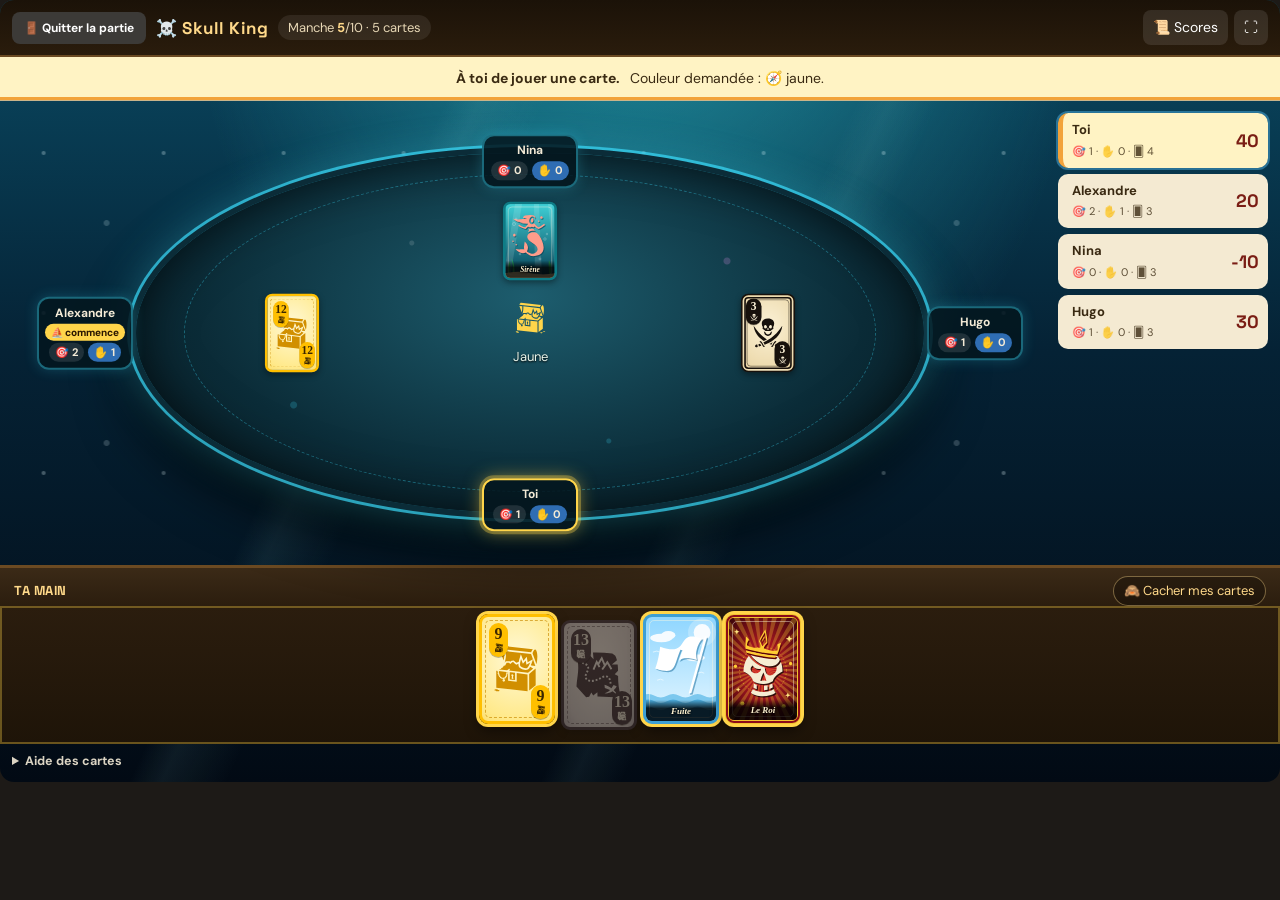
==== commit a2056cc0: "Version 81 : Skull King, animations des cartes spéciales (posée / gagne) et table « Abysses » Co-Aut" ====
--- a/maquettes/skull-table-test.html
+++ b/maquettes/skull-table-test.html
@@ -7,6 +7,7 @@
 <link rel="stylesheet" href="../styles.css">
 <script src="../skull-icons.js" defer></script>
 <script src="../skull-art.js" defer></script>
+<script src="../skull-fx.js" defer></script>
 <script src="../skull.js" defer></script>
 </head>
 <body style="background:#1d1a17;color:#eee;margin:0">
@@ -35,6 +36,12 @@
       return row();
     },
   });
+  // Pilotage du test depuis la console : SIM.opp('king') pose une carte pour le joueur suivant ; SIM.end(index gagnant, {kraken, applied, destroyed}) termine le pli
+  window.SIM = {
+    opp(c) { const s = (G.trick.cards.length + 1) % 4; G.trick.cards.push({s, c}); G.counts[s]--; },
+    end(win, o = {}) { const cards = G.trick.cards.slice(); G.tricks++; G.lastTrick = {round: G.round, n: G.tricks, cards, win, winner: win === null ? null : cards[win].s, kraken: !!o.kraken,
+      removed: null, destroyed: o.destroyed || [], applied: o.applied || null, bonus: []}; G.trick = {leader: 0, cards: [], lead: null, salvo: null}; G.turn = 0; G.playable = G.hand.slice(); },
+  };
   YetiSkull.open(1);
 });
 </script>
--- a/styles.css
+++ b/styles.css
@@ -1198,3 +1198,15 @@
 .skb-veil small{font:600 12px var(--body,inherit);opacity:.85}
 .sk-hide:not(.sk-peek) .skb-hand.active .skb-veil{box-shadow:inset 0 0 0 3px #ffd54a;animation:skVeil 1.2s ease-in-out infinite alternate}
 @keyframes skVeil{to{box-shadow:inset 0 0 0 3px #ffd54a55}}
+/* ===== Skull King v81 : thème « Abysses » (fond marin, table en roche au liseré lumineux) ===== */
+.skb{background:linear-gradient(115deg,transparent 30%,#9ff3ea12 32%,transparent 36%,transparent 55%,#9ff3ea10 57%,transparent 60%),radial-gradient(ellipse at 50% -10%,#2bb3c0aa,transparent 50%),linear-gradient(180deg,#0a4a63,#052235 45%,#020a14)}
+.skb-table::before{content:'';position:absolute;inset:0;pointer-events:none;opacity:.7;
+  background:radial-gradient(circle,#e6fbff66 0 1.5px,transparent 2.5px) 10% 100%/120px 160px,radial-gradient(circle,#e6fbff44 0 2.5px,transparent 3.5px) 60% 100%/170px 220px;animation:skBubbles 14s linear infinite}
+@keyframes skBubbles{to{background-position:10% -60%,60% -40%}}
+.skb-felt{background:radial-gradient(ellipse at 50% 40%,#1d5d6e,#0b2c38 60%,#061820);
+  box-shadow:0 0 0 6px #0b2c38,0 0 0 9px #3de0ffaa,0 0 40px 8px #3de0ff55,inset 0 0 50px #000a,0 30px 60px #000}
+.skb-felt::before{content:'';position:absolute;inset:0;border-radius:50%;background:radial-gradient(circle at 20% 70%,#3de0ff33 0 3px,transparent 4px),radial-gradient(circle at 75% 30%,#ff9cff33 0 3px,transparent 4px),radial-gradient(circle at 60% 80%,#3de0ff33 0 2px,transparent 3px),radial-gradient(circle at 35% 25%,#ffffff22 0 2px,transparent 3px)}
+.skb-felt::after{content:'';position:absolute;inset:6%;border-radius:50%;border:1px dashed #3de0ff55;animation:skSpin 40s linear infinite}
+@keyframes skSpin{to{transform:rotate(360deg)}}
+.skb-seat{background:#04161fdd;border-color:#3de0ff66;box-shadow:0 0 14px #3de0ff33}
+@media(prefers-reduced-motion:reduce){.skb-table::before,.skb-felt::after{animation:none}}
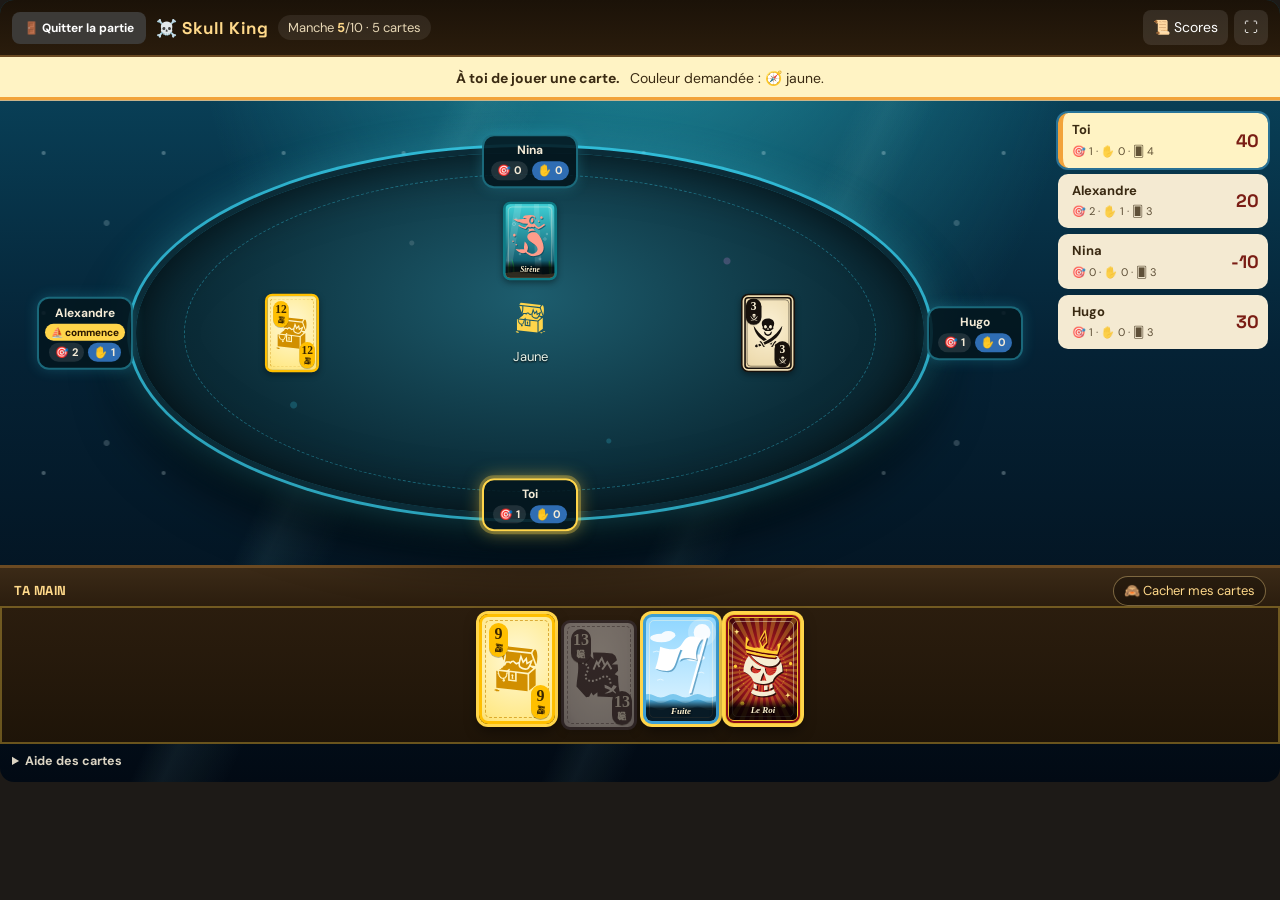
==== commit c55dea81: "Version 84 : Skull King, le premier pli d'une partie s'affiche et s'anime aussi Co-Authored-By: Clau" ====
--- a/maquettes/skull-table-test.html
+++ b/maquettes/skull-table-test.html
@@ -5,6 +5,7 @@
 <meta name="viewport" content="width=device-width,initial-scale=1">
 <title>Test table Skull King (vrai skull.js, partie simulée)</title>
 <link rel="stylesheet" href="../styles.css">
+<script src="../config.js" defer></script>
 <script src="../skull-icons.js" defer></script>
 <script src="../skull-art.js" defer></script>
 <script src="../skull-fx.js" defer></script>
@@ -22,8 +23,9 @@
     won: [0, 1, 0, 0], bids: [1, 2, 0, 1], hasBid: [true, true, true, true], counts: [4, 3, 3, 3],
     trick: {leader: 1, cards: [{s: 1, c: 'y12'}, {s: 2, c: 'mer1'}, {s: 3, c: 'k3'}], lead: 'y', salvo: null}, lastTrick: null, history: [], me: 0,
     hand: ['y9', 'p13', 'esc1', 'king'], playable: ['y9', 'esc1', 'king'], decl: {y9: null, p13: null, esc1: null, king: null}, pend: []};
-  const row = () => ({id: 1, status: 'playing', host: 1, seats: [1, 2, 3, 4], seat_state: ['joined', 'joined', 'joined', 'joined'], config: {rounds: 10, options: {}},
-    version: 1, created_at: now, moved_at: now, server_time: new Date().toISOString(), viewer: 1, game: G});
+  let ver = 1;
+  const row = () => JSON.parse(JSON.stringify({id: 1, status: 'playing', host: 1, seats: [1, 2, 3, 4], seat_state: ['joined', 'joined', 'joined', 'joined'], config: {rounds: 10, options: {}},
+    version: ver, created_at: now, moved_at: now, server_time: new Date().toISOString(), viewer: 1, game: G}));
   YetiSkull.init({
     panel: document.getElementById('panel'), root: document.getElementById('stage'),
     escape: s => s.replace(/[&<>"]/g, c => ({'&': '&amp;', '<': '&lt;', '>': '&gt;', '"': '&quot;'}[c])),
@@ -32,15 +34,17 @@
     onOpen() {}, onClose() {},
     request: async (path, body) => {
       if (path.endsWith('/list')) return {games: []};
-      if (body.action === 'play') { G.hand = G.hand.filter(c => c !== body.card); G.trick.cards.push({s: 0, c: body.card}); G.turn = 1; G.playable = []; }
+      if (path.endsWith('/version')) return {version: ver};
+      (window.REQ = window.REQ || []).push([Math.round(performance.now()), body.action || path]);
+      if (body.action === 'play') { G.hand = G.hand.filter(c => c !== body.card); G.trick.cards.push({s: 0, c: body.card}); G.turn = 1; G.playable = []; ver++; }
       return row();
     },
   });
   // Pilotage du test depuis la console : SIM.opp('king') pose une carte pour le joueur suivant ; SIM.end(index gagnant, {kraken, applied, destroyed}) termine le pli
   window.SIM = {
-    opp(c) { const s = (G.trick.cards.length + 1) % 4; G.trick.cards.push({s, c}); G.counts[s]--; },
+    opp(c) { const s = (G.trick.cards.length + 1) % 4; G.trick.cards.push({s, c}); G.counts[s]--; ver++; },
     end(win, o = {}) { const cards = G.trick.cards.slice(); G.tricks++; G.lastTrick = {round: G.round, n: G.tricks, cards, win, winner: win === null ? null : cards[win].s, kraken: !!o.kraken,
-      removed: null, destroyed: o.destroyed || [], applied: o.applied || null, bonus: []}; G.trick = {leader: 0, cards: [], lead: null, salvo: null}; G.turn = 0; G.playable = G.hand.slice(); },
+      removed: null, destroyed: o.destroyed || [], applied: o.applied || null, bonus: []}; G.trick = {leader: 0, cards: [], lead: null, salvo: null}; G.turn = 0; G.playable = G.hand.slice(); ver++; },
   };
   YetiSkull.open(1);
 });
